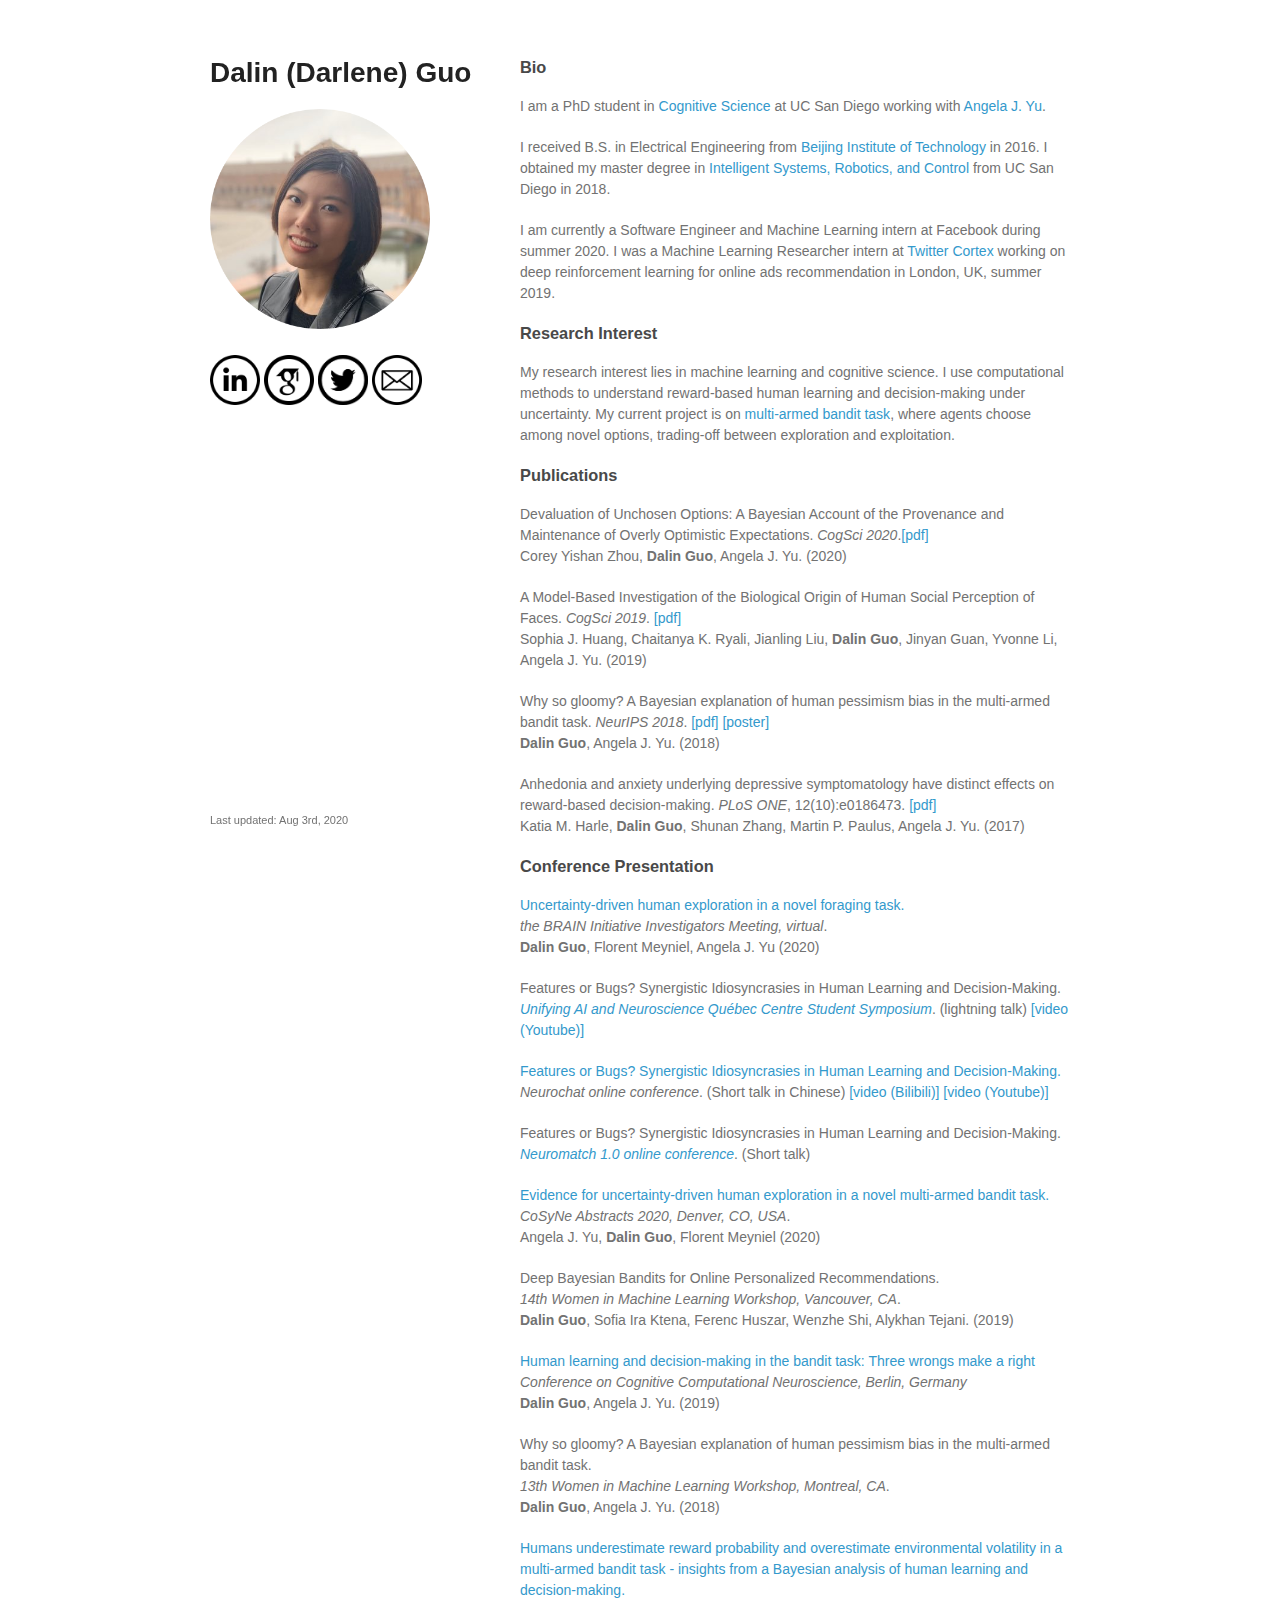
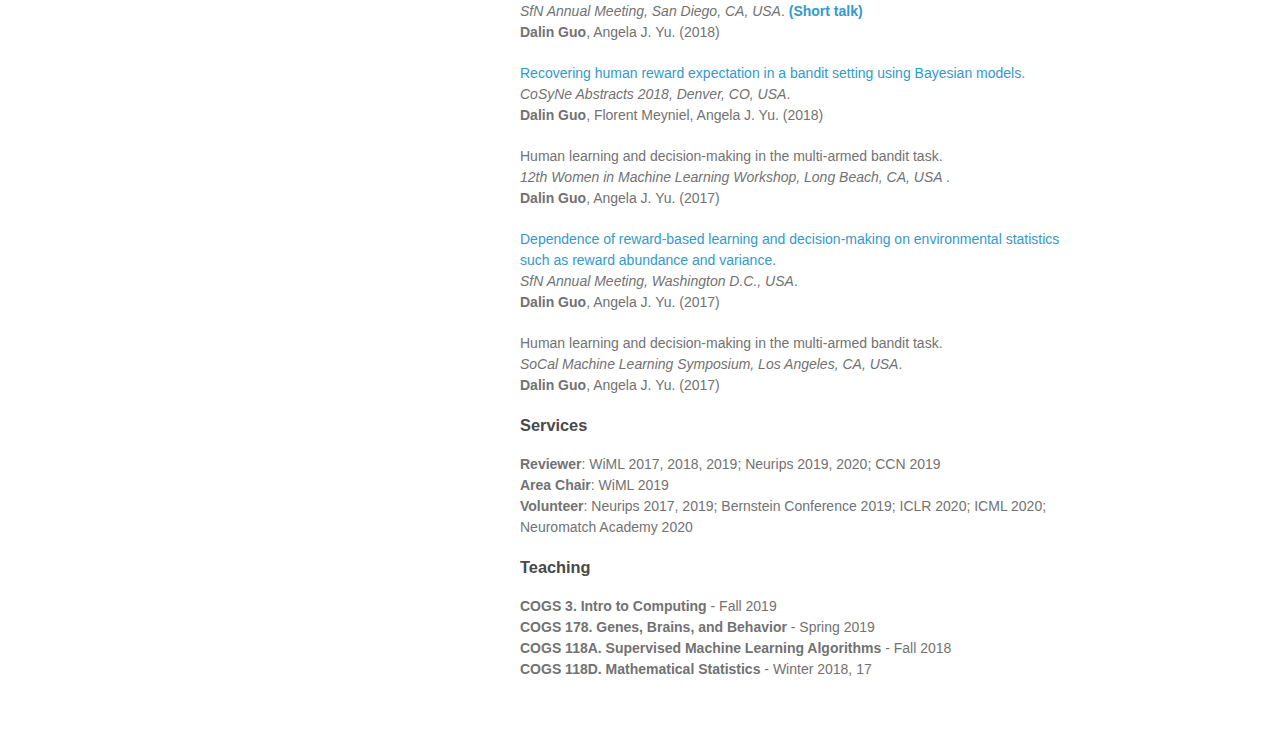
==== index.html @ f3916510 "update resume" ====
<!doctype html>
<html>
  <head>
    <!-- Global site tag (gtag.js) - Google Analytics -->
<script async src="https://www.googletagmanager.com/gtag/js?id=UA-141016164-1"></script>
<script>
  window.dataLayer = window.dataLayer || [];
  function gtag(){dataLayer.push(arguments);}
  gtag('js', new Date());

  gtag('config', 'UA-141016164-1');
</script>

    
    <meta charset="utf-8">
    <meta http-equiv="X-UA-Compatible" content="chrome=1">
    <title>Dalin Guo</title>

    <link rel="stylesheet" href="stylesheets/styles.css">
    <link rel="stylesheet" href="stylesheets/github-light.css">
    <meta name="viewport" content="width=device-width">
    <!--[if lt IE 9]>
    <script src="//html5shiv.googlecode.com/svn/trunk/html5.js"></script>
    <![endif]-->
  </head>
  <body>
    <div class="wrapper">
      <header>
        <h1>Dalin (Darlene) Guo</h1>
        <img src="icon.png" width = 220>
        <p> </p>


        <a href="https://www.linkedin.com/in/dalinguo">
            <img border="0" src="linkedin-logo.png" height="50">
        <a href="https://scholar.google.com/citations?user=qPuRQ_QAAAAJ&hl=en">
            <img border="0" src="google-logo.png" height="50">
        <a href="https://twitter.com/dalinguo">
            <img border="0" src="twitter-logo.png" height="50">
       <!--  <p> </p>   -->
        <a href="mailto:dag082@ucsd.edu">
            <img border="0" src="email-logo.png" height="50">
        <!--        <a href="CV_Dalin.pdf">
            <img border="0" src="CV-logo.png" height="50">  -->
        
      </header>
      <section>
        <h3>
<a id="bio" class="anchor" href="#bio" aria-hidden="true"><span aria-hidden="true" class="octicon octicon-link"></span></a>Bio</h3>

<p>I am a PhD student in <a href = "http://www.cogsci.ucsd.edu/">Cognitive Science</a> at UC San Diego working with <a href="http://www.cogsci.ucsd.edu/~ajyu/">Angela J. Yu</a>. </p> 

<p>I received B.S. in Electrical Engineering from <a href="http://english.bit.edu.cn/ensite/sie/index.htm"> Beijing Institute of Technology </a> in 2016. I obtained my master degree in <a href="http://ece.ucsd.edu/faculty-research/ece-research-areas/intelligent-systems-robotics-control"> Intelligent Systems, Robotics, and Control</a> from UC San Diego in 2018. </p>

<p>I am currently a Software Engineer and Machine Learning intern at Facebook during summer 2020. I was a Machine Learning Researcher intern at <a href = "https://cortex.twitter.com/en.html"> Twitter Cortex</a> working on deep reinforcement learning for online ads recommendation in London, UK, summer 2019.</p>

<h3>
<a id="research-interest" class="anchor" href="#research-interest" aria-hidden="true"><span aria-hidden="true" class="octicon octicon-link"></span></a>Research Interest</h3>

<p>My research interest lies in machine learning and cognitive science. I use computational methods to understand reward-based human learning and decision-making under uncertainty. My current project is on <a href = "https://en.wikipedia.org/wiki/Multi-armed_bandit">multi-armed bandit task</a>, where agents choose among novel options, trading-off between exploration and exploitation. </p>

<h3> <a id="pub" class="anchor" href="#pub" aria-hidden="true"><span aria-hidden="true" class="octicon octicon-link"></span></a>Publications</h3>
<p>Devaluation of Unchosen Options: A Bayesian Account of the Provenance and Maintenance of Overly Optimistic Expectations. <em>CogSci 2020</em>.<a href = https://cognitivesciencesociety.org/cogsci20/papers/0368/0368.pdf>[pdf]</a>
<br>Corey Yishan Zhou, <b>Dalin Guo</b>, Angela J. Yu. (2020)</p>

<p>A Model-Based Investigation of the Biological Origin of Human Social Perception of Faces. <em>CogSci 2019</em>. <a href = https://cogsci.mindmodeling.org/2019/papers/0340/0340.pdf>[pdf]</a> 
<br>Sophia J. Huang, Chaitanya K. Ryali, Jianling Liu, <b>Dalin Guo</b>, Jinyan Guan, Yvonne Li, Angela J. Yu. (2019)</p>

<p>Why so gloomy? A Bayesian explanation of human pessimism bias in the multi-armed bandit task. <em>NeurIPS 2018</em>. <a href= "http://papers.nips.cc/paper/7764-why-so-gloomy-a-bayesian-explanation-of-human-pessimism-bias-in-the-multi-armed-bandit-task.pdf">[pdf] </a> <a href= "https://dalinguo.github.io/NIPS18_poster.pdf">[poster] </a>
<br><b>Dalin Guo</b>, Angela J. Yu. (2018)</p>

<p>Anhedonia and anxiety underlying depressive symptomatology have distinct effects on reward-based decision-making. <em>PLoS ONE</em>, 12(10):e0186473. <a href= "http://www.cogsci.ucsd.edu/~ajyu/Papers/harle_mab17.pdf">[pdf] </a>
<br>Katia M. Harle, <b>Dalin Guo</b>, Shunan Zhang, Martin P. Paulus, Angela J. Yu. (2017)</p>

<h3> <a id="pub" class="anchor" href="#pub" aria-hidden="true"><span aria-hidden="true" class="octicon octicon-link"></span></a>Conference Presentation</h3>

<p><a href =  https://bitly.com/2TXyW7s> Uncertainty-driven human exploration in a novel foraging task. </a> 
<br><em> the BRAIN Initiative Investigators Meeting, virtual</em>.
<br><b>Dalin Guo</b>, Florent Meyniel, Angela J. Yu (2020)</p>

<p> Features or Bugs? Synergistic Idiosyncrasies in Human Learning and Decision-Making. 
<br> <em> <a href = https://www.crowdcast.io/e/uss2020> Unifying AI and Neuroscience Québec Centre Student Symposium</a></em>. (lightning talk) </a> <a href= "https://youtu.be/_8nqyC4UUqo">[video (Youtube)] </a>

<p><a href = https://capbs.github.io/neurochat2020/> Features or Bugs? Synergistic Idiosyncrasies in Human Learning and Decision-Making. </a> 
<br> <em> Neurochat online conference</em>. (Short talk in Chinese) <a href= "https://www.bilibili.com/video/BV14V411d71T">[video (Bilibili)] </a> <a href= "https://youtu.be/-e2YKaK4oFA">[video (Youtube)] </a>

<p> Features or Bugs? Synergistic Idiosyncrasies in Human Learning and Decision-Making. 
<br> <em> <a href = https://neuromatch.io> Neuromatch 1.0 online conference</a></em>. (Short talk)

<p><a href = http://cosyne.org/cosyne20/Cosyne2020_program_book.pdf> Evidence for uncertainty-driven human exploration in a novel multi-armed bandit task. </a> 
<br> <em> CoSyNe Abstracts 2020, Denver, CO, USA</em>.
<br>Angela J. Yu, <b>Dalin Guo</b>, Florent Meyniel (2020)</p>

<p> Deep Bayesian Bandits for Online Personalized Recommendations. 
<br> <em>14th Women in Machine Learning Workshop, Vancouver, CA</em>.
<br><b>Dalin Guo</b>, Sofia Ira Ktena, Ferenc Huszar, Wenzhe Shi, Alykhan Tejani. (2019)</p>

<p><a href = https://ccneuro.org/2019/proceedings/0001010.pdf>Human learning and decision-making in the bandit task: Three wrongs make a
right</a> 
<br> <em>Conference on Cognitive Computational Neuroscience, Berlin, Germany</em> 
<br><b>Dalin Guo</b>, Angela J. Yu. (2019)</p> 

<p>Why so gloomy? A Bayesian explanation of human pessimism bias in the multi-armed bandit task. 
<br> <em>13th Women in Machine Learning Workshop, Montreal, CA</em>.
<br><b>Dalin Guo</b>, Angela J. Yu. (2018)</p>

<p><a href = https://www.abstractsonline.com/pp8/#!/4649/presentation/38730> Humans underestimate reward probability and overestimate environmental volatility in a multi-armed bandit task - insights from a Bayesian analysis of human learning and decision-making. </a> 
<br> <em>SfN Annual Meeting, San Diego, CA, USA</em>.<b><a href = https://www.abstractsonline.com/pp8/#!/4649/session/748> (Short talk) </a></b>
<br><b>Dalin Guo</b>, Angela J. Yu. (2018)</p>

<p><a href = http://cosyne.org/cosyne18/Cosyne2018_program_book.pdf> Recovering human reward expectation in a bandit setting using Bayesian models. </a> 
<br> <em> CoSyNe Abstracts 2018, Denver, CO, USA</em>.
<br><b>Dalin Guo</b>, Florent Meyniel, Angela J. Yu. (2018)</p>

<p>Human learning and decision-making in the multi-armed bandit task. 
<br> <em>12th Women in Machine Learning Workshop, Long Beach, CA, USA </em>.
<br><b>Dalin Guo</b>, Angela J. Yu. (2017)</p>

<p> <a href = http://www.abstractsonline.com/pp8/#!/4376/presentation/15528 >Dependence of reward-based learning and decision-making on environmental statistics such as reward abundance and variance. </a>
<br> <em>SfN Annual Meeting, Washington D.C., USA</em>.
<br><b>Dalin Guo</b>, Angela J. Yu. (2017)</p>

<p>Human learning and decision-making in the multi-armed bandit task. 
<br> <em>SoCal Machine Learning Symposium, Los Angeles, CA, USA</em>.
<br><b>Dalin Guo</b>, Angela J. Yu. (2017)</p>

<h3> <a id="service" class="anchor" href="#service" aria-hidden="true"><span aria-hidden="true" class="octicon octicon-link"></span></a>Services</h3>
<p>
<b>Reviewer</b>: WiML 2017, 2018, 2019; Neurips 2019, 2020; CCN 2019
<br><b>Area Chair</b>: WiML 2019
<br><b>Volunteer</b>: Neurips 2017, 2019; Bernstein Conference 2019; ICLR 2020; ICML 2020; Neuromatch Academy 2020
</p>

<h3> <a id="teaching" class="anchor" href="#teaching" aria-hidden="true"><span aria-hidden="true" class="octicon octicon-link"></span></a>Teaching</h3>
<p>
<b> COGS 3. Intro to Computing</b> - Fall 2019
<br><b> COGS 178. Genes, Brains, and Behavior</b> - Spring 2019
<br><b> COGS 118A. Supervised Machine Learning Algorithms</b> - Fall 2018
<br><b> COGS 118D. Mathematical Statistics</b> - Winter 2018, 17
</p>


<h3>
      </section>
      <footer>
        <p><small>Last updated: Aug 3rd, 2020</small></p>
      </footer>
    </div>
    <script src="javascripts/scale.fix.js"></script>
    
    
  </body>
</html>
---- stylesheets/styles.css ----
@font-face {
  font-family: 'Noto Sans';
  font-weight: 400;
  font-style: normal;
  src: url('../fonts/Noto-Sans-regular/Noto-Sans-regular.eot');
  src: url('../fonts/Noto-Sans-regular/Noto-Sans-regular.eot?#iefix') format('embedded-opentype'),
       local('Noto Sans'),
       local('Noto-Sans-regular'),
       url('../fonts/Noto-Sans-regular/Noto-Sans-regular.woff2') format('woff2'),
       url('../fonts/Noto-Sans-regular/Noto-Sans-regular.woff') format('woff'),
       url('../fonts/Noto-Sans-regular/Noto-Sans-regular.ttf') format('truetype'),
       url('../fonts/Noto-Sans-regular/Noto-Sans-regular.svg#NotoSans') format('svg');
}

@font-face {
  font-family: 'Noto Sans';
  font-weight: 700;
  font-style: normal;
  src: url('../fonts/Noto-Sans-700/Noto-Sans-700.eot');
  src: url('../fonts/Noto-Sans-700/Noto-Sans-700.eot?#iefix') format('embedded-opentype'),
       local('Noto Sans Bold'),
       local('Noto-Sans-700'),
       url('../fonts/Noto-Sans-700/Noto-Sans-700.woff2') format('woff2'),
       url('../fonts/Noto-Sans-700/Noto-Sans-700.woff') format('woff'),
       url('../fonts/Noto-Sans-700/Noto-Sans-700.ttf') format('truetype'),
       url('../fonts/Noto-Sans-700/Noto-Sans-700.svg#NotoSans') format('svg');
}

@font-face {
  font-family: 'Noto Sans';
  font-weight: 400;
  font-style: italic;
  src: url('../fonts/Noto-Sans-italic/Noto-Sans-italic.eot');
  src: url('../fonts/Noto-Sans-italic/Noto-Sans-italic.eot?#iefix') format('embedded-opentype'),
       local('Noto Sans Italic'),
       local('Noto-Sans-italic'),
       url('../fonts/Noto-Sans-italic/Noto-Sans-italic.woff2') format('woff2'),
       url('../fonts/Noto-Sans-italic/Noto-Sans-italic.woff') format('woff'),
       url('../fonts/Noto-Sans-italic/Noto-Sans-italic.ttf') format('truetype'),
       url('../fonts/Noto-Sans-italic/Noto-Sans-italic.svg#NotoSans') format('svg');
}

@font-face {
  font-family: 'Noto Sans';
  font-weight: 700;
  font-style: italic;
  src: url('../fonts/Noto-Sans-700italic/Noto-Sans-700italic.eot');
  src: url('../fonts/Noto-Sans-700italic/Noto-Sans-700italic.eot?#iefix') format('embedded-opentype'),
       local('Noto Sans Bold Italic'),
       local('Noto-Sans-700italic'),
       url('../fonts/Noto-Sans-700italic/Noto-Sans-700italic.woff2') format('woff2'),
       url('../fonts/Noto-Sans-700italic/Noto-Sans-700italic.woff') format('woff'),
       url('../fonts/Noto-Sans-700italic/Noto-Sans-700italic.ttf') format('truetype'),
       url('../fonts/Noto-Sans-700italic/Noto-Sans-700italic.svg#NotoSans') format('svg');
}

body {
  background-color: #fff;
  padding:50px;
  font: 14px/1.5 "Noto Sans", "Helvetica Neue", Helvetica, Arial, sans-serif;
  color:#727272;
  font-weight:400;
}

h1, h2, h3, h4, h5, h6 {
  color:#222;
  margin:0 0 20px;
}

p, ul, ol, table, pre, dl {
  margin:0 0 20px;
}

h1, h2, h3 {
  line-height:1.1;
}

h1 {
  font-size:28px;
}

h2 {
  color:#393939;
}

h3, h4, h5, h6 {
  color:#494949;
}

a {
  color:#39c;
  text-decoration:none;
}

a:hover {
  color:#069;
}

a small {
  font-size:11px;
  color:#777;
  margin-top:-0.3em;
  display:block;
}

a:hover small {
  color:#777;
}

.wrapper {
  width:860px;
  margin:0 auto;
}

blockquote {
  border-left:1px solid #e5e5e5;
  margin:0;
  padding:0 0 0 20px;
  font-style:italic;
}

code, pre {
  font-family:Monaco, Bitstream Vera Sans Mono, Lucida Console, Terminal, Consolas, Liberation Mono, DejaVu Sans Mono, Courier New, monospace;
  color:#333;
  font-size:12px;
}

pre {
  padding:8px 15px;
  background: #f8f8f8;
  border-radius:5px;
  border:1px solid #e5e5e5;
  overflow-x: auto;
}

table {
  width:100%;
}

th, td {
  text-align:left;
  padding:5px 10px;
  border-bottom:1px solid #e5e5e5;
}

dt {
  color:#444;
  font-weight:700;
}

th {
  color:#444;
}

img {
  max-width:100%;
}

header {
  width:270px;
  float:left;
  position:fixed;
  -webkit-font-smoothing:subpixel-antialiased;
}

header ul {
  list-style:none;
  height:40px;
  padding:0;
  background: #f4f4f4;
  border-radius:5px;
  border:1px solid #e0e0e0;
  width:270px;
}

header li {
  width:89px;
  float:left;
  border-right:1px solid #e0e0e0;
  height:40px;
}

header li:first-child a {
  border-radius:5px 0 0 5px;
}

header li:last-child a {
  border-radius:0 5px 5px 0;
}

header ul a {
  line-height:1;
  font-size:11px;
  color:#999;
  display:block;
  text-align:center;
  padding-top:6px;
  height:34px;
}

header ul a:hover {
  color:#999;
}

header ul a:active {
  background-color:#f0f0f0;
}

strong {
  color:#222;
  font-weight:700;
}

header ul li + li + li {
  border-right:none;
  width:89px;
}

header ul a strong {
  font-size:14px;
  display:block;
  color:#222;
}

section {
  width:550px;
  float:right;
  padding-bottom:50px;
}

small {
  font-size:11px;
}

hr {
  border:0;
  background:#e5e5e5;
  height:1px;
  margin:0 0 20px;
}

footer {
  width:270px;
  float:left;
  position:fixed;
  bottom:50px;
  -webkit-font-smoothing:subpixel-antialiased;
}

@media print, screen and (max-width: 960px) {

  div.wrapper {
    width:auto;
    margin:0;
  }

  header, section, footer {
    float:none;
    position:static;
    width:auto;
  }

  header {
    padding-right:320px;
  }

  section {
    border:1px solid #e5e5e5;
    border-width:1px 0;
    padding:20px 0;
    margin:0 0 20px;
  }

  header a small {
    display:inline;
  }

  header ul {
    position:absolute;
    right:50px;
    top:52px;
  }
}

@media print, screen and (max-width: 720px) {
  body {
    word-wrap:break-word;
  }

  header {
    padding:0;
  }

  header ul, header p.view {
    position:static;
  }

  pre, code {
    word-wrap:normal;
  }
}

@media print, screen and (max-width: 480px) {
  body {
    padding:15px;
  }

  header ul {
    width:99%;
  }

  header li, header ul li + li + li {
    width:33%;
  }
}

@media print {
  body {
    padding:0.4in;
    font-size:11pt;
    color:#444;
  }
}
---- stylesheets/github-light.css ----
/*
The MIT License (MIT)

Copyright (c) 2016 GitHub, Inc.

Permission is hereby granted, free of charge, to any person obtaining a copy
of this software and associated documentation files (the "Software"), to deal
in the Software without restriction, including without limitation the rights
to use, copy, modify, merge, publish, distribute, sublicense, and/or sell
copies of the Software, and to permit persons to whom the Software is
furnished to do so, subject to the following conditions:

The above copyright notice and this permission notice shall be included in all
copies or substantial portions of the Software.

THE SOFTWARE IS PROVIDED "AS IS", WITHOUT WARRANTY OF ANY KIND, EXPRESS OR
IMPLIED, INCLUDING BUT NOT LIMITED TO THE WARRANTIES OF MERCHANTABILITY,
FITNESS FOR A PARTICULAR PURPOSE AND NONINFRINGEMENT. IN NO EVENT SHALL THE
AUTHORS OR COPYRIGHT HOLDERS BE LIABLE FOR ANY CLAIM, DAMAGES OR OTHER
LIABILITY, WHETHER IN AN ACTION OF CONTRACT, TORT OR OTHERWISE, ARISING FROM,
OUT OF OR IN CONNECTION WITH THE SOFTWARE OR THE USE OR OTHER DEALINGS IN THE
SOFTWARE.

*/

.pl-c /* comment */ {
  color: #969896;
}

.pl-c1 /* constant, variable.other.constant, support, meta.property-name, support.constant, support.variable, meta.module-reference, markup.raw, meta.diff.header */,
.pl-s .pl-v /* string variable */ {
  color: #0086b3;
}

.pl-e /* entity */,
.pl-en /* entity.name */ {
  color: #795da3;
}

.pl-smi /* variable.parameter.function, storage.modifier.package, storage.modifier.import, storage.type.java, variable.other */,
.pl-s .pl-s1 /* string source */ {
  color: #333;
}

.pl-ent /* entity.name.tag */ {
  color: #63a35c;
}

.pl-k /* keyword, storage, storage.type */ {
  color: #a71d5d;
}

.pl-s /* string */,
.pl-pds /* punctuation.definition.string, string.regexp.character-class */,
.pl-s .pl-pse .pl-s1 /* string punctuation.section.embedded source */,
.pl-sr /* string.regexp */,
.pl-sr .pl-cce /* string.regexp constant.character.escape */,
.pl-sr .pl-sre /* string.regexp source.ruby.embedded */,
.pl-sr .pl-sra /* string.regexp string.regexp.arbitrary-repitition */ {
  color: #183691;
}

.pl-v /* variable */ {
  color: #ed6a43;
}

.pl-id /* invalid.deprecated */ {
  color: #b52a1d;
}

.pl-ii /* invalid.illegal */ {
  color: #f8f8f8;
  background-color: #b52a1d;
}

.pl-sr .pl-cce /* string.regexp constant.character.escape */ {
  font-weight: bold;
  color: #63a35c;
}

.pl-ml /* markup.list */ {
  color: #693a17;
}

.pl-mh /* markup.heading */,
.pl-mh .pl-en /* markup.heading entity.name */,
.pl-ms /* meta.separator */ {
  font-weight: bold;
  color: #1d3e81;
}

.pl-mq /* markup.quote */ {
  color: #008080;
}

.pl-mi /* markup.italic */ {
  font-style: italic;
  color: #333;
}

.pl-mb /* markup.bold */ {
  font-weight: bold;
  color: #333;
}

.pl-md /* markup.deleted, meta.diff.header.from-file */ {
  color: #bd2c00;
  background-color: #ffecec;
}

.pl-mi1 /* markup.inserted, meta.diff.header.to-file */ {
  color: #55a532;
  background-color: #eaffea;
}

.pl-mdr /* meta.diff.range */ {
  font-weight: bold;
  color: #795da3;
}

.pl-mo /* meta.output */ {
  color: #1d3e81;
}
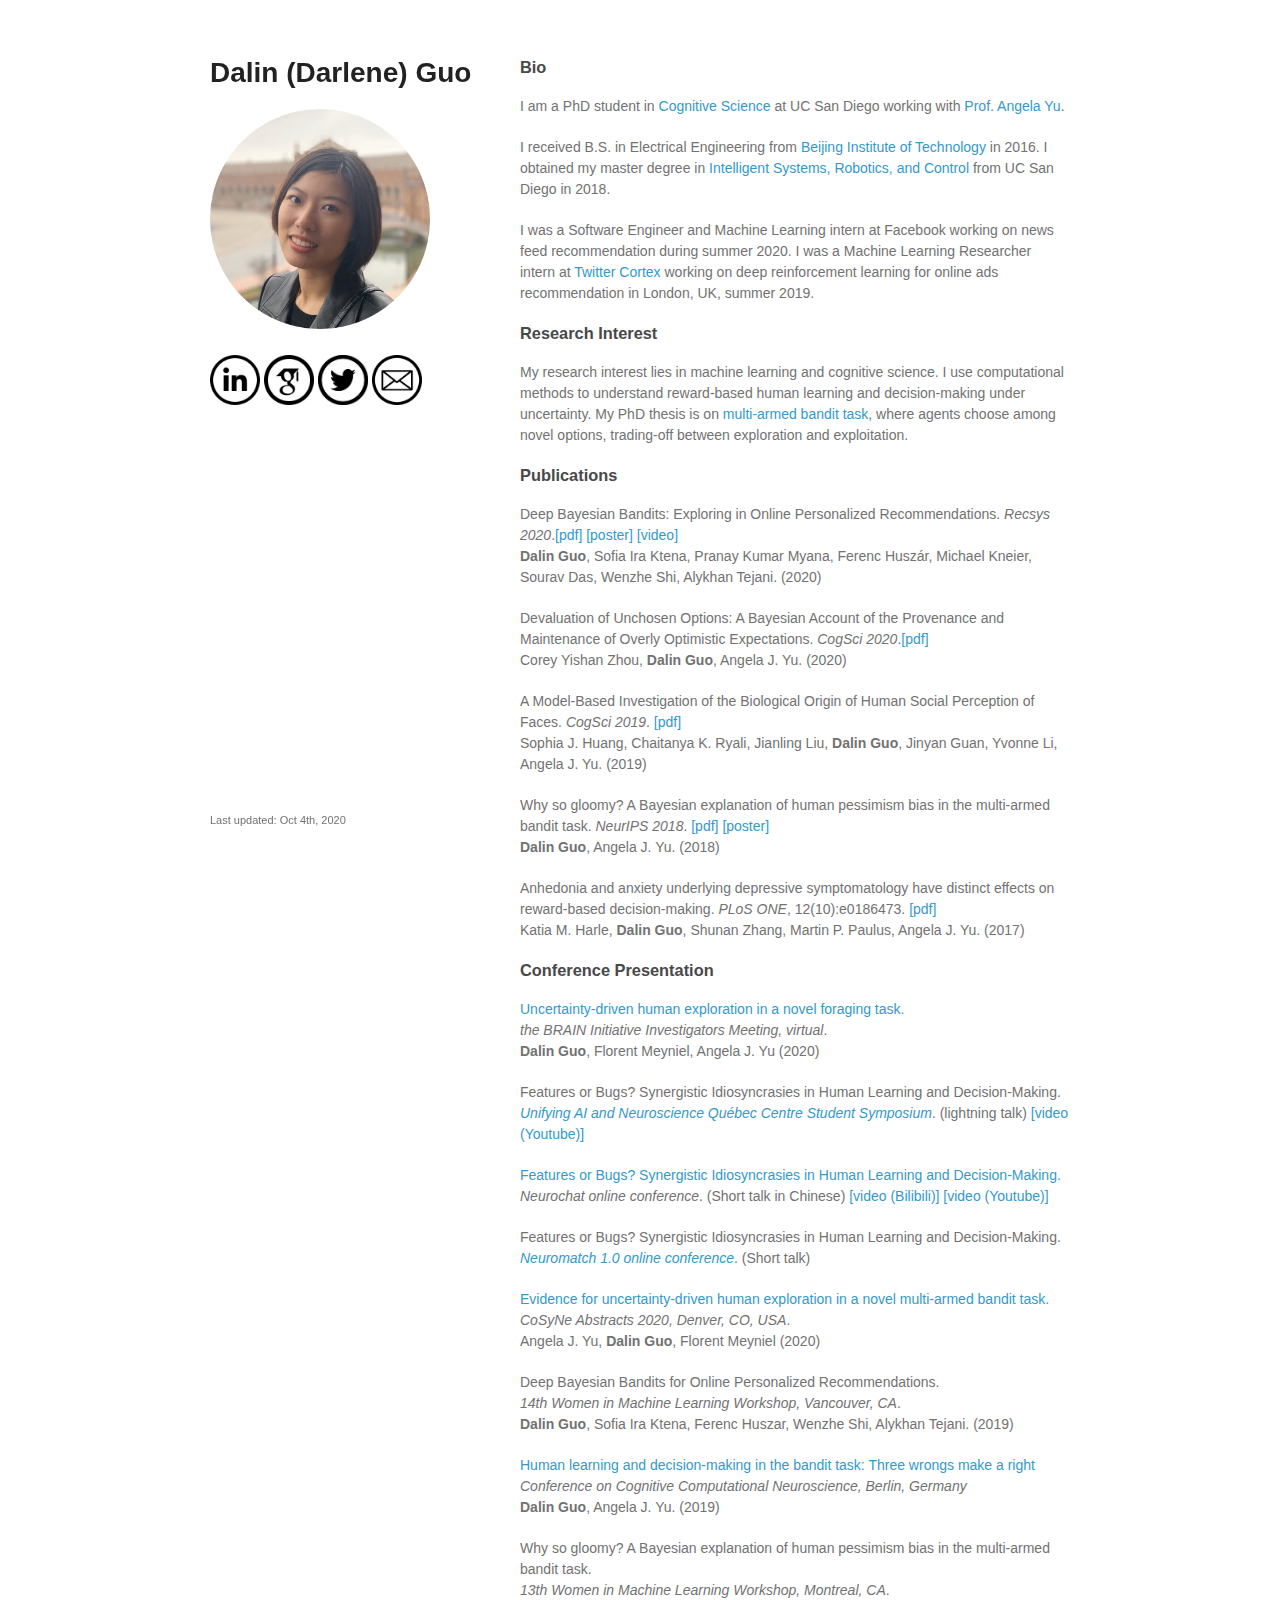
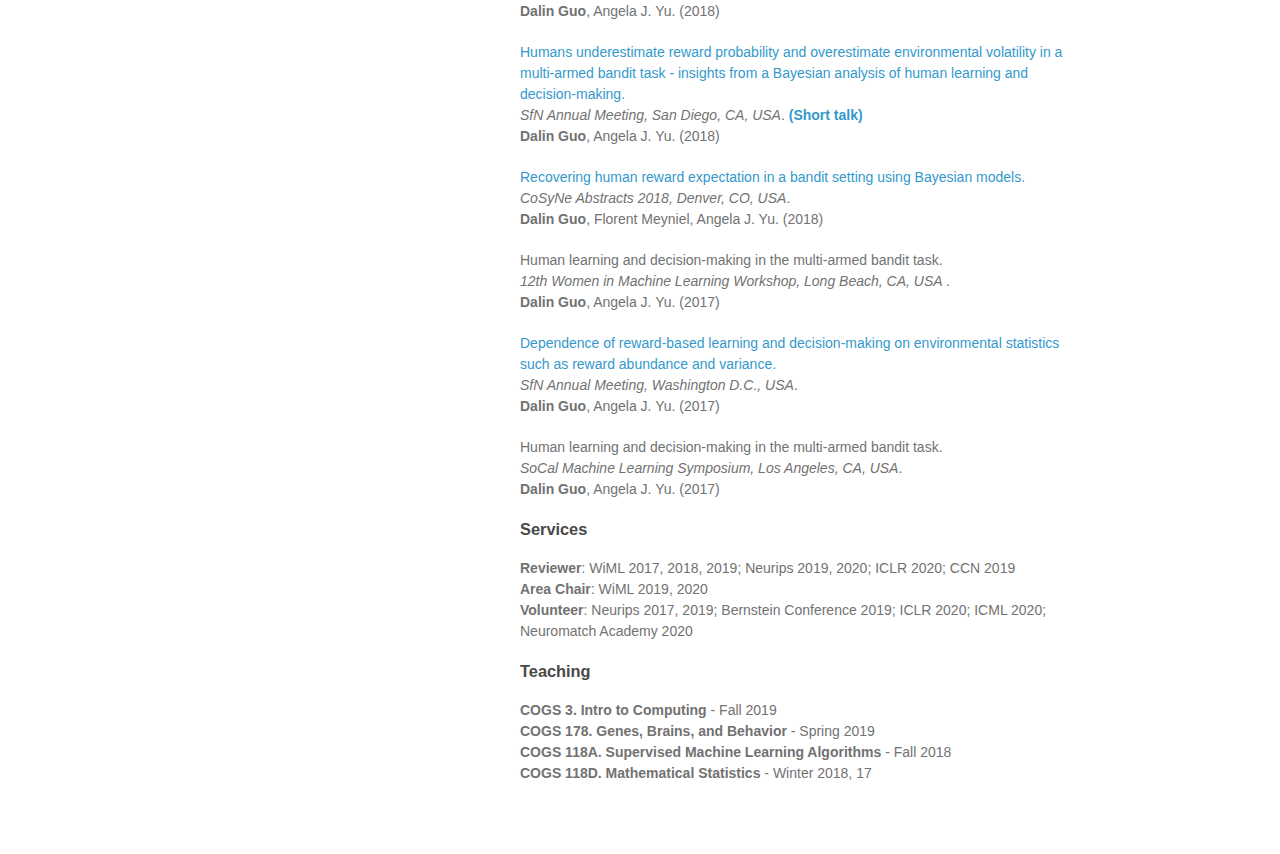
==== commit a6c6eb63: "updates" ====
--- a/index.html
+++ b/index.html
@@ -48,18 +48,21 @@
         <h3>
 <a id="bio" class="anchor" href="#bio" aria-hidden="true"><span aria-hidden="true" class="octicon octicon-link"></span></a>Bio</h3>
 
-<p>I am a PhD student in <a href = "http://www.cogsci.ucsd.edu/">Cognitive Science</a> at UC San Diego working with <a href="http://www.cogsci.ucsd.edu/~ajyu/">Angela J. Yu</a>. </p> 
+<p>I am a PhD student in <a href = "http://www.cogsci.ucsd.edu/">Cognitive Science</a> at UC San Diego working with <a href="http://www.cogsci.ucsd.edu/~ajyu/">Prof. Angela Yu</a>. </p> 
 
 <p>I received B.S. in Electrical Engineering from <a href="http://english.bit.edu.cn/ensite/sie/index.htm"> Beijing Institute of Technology </a> in 2016. I obtained my master degree in <a href="http://ece.ucsd.edu/faculty-research/ece-research-areas/intelligent-systems-robotics-control"> Intelligent Systems, Robotics, and Control</a> from UC San Diego in 2018. </p>
 
-<p>I am currently a Software Engineer and Machine Learning intern at Facebook during summer 2020. I was a Machine Learning Researcher intern at <a href = "https://cortex.twitter.com/en.html"> Twitter Cortex</a> working on deep reinforcement learning for online ads recommendation in London, UK, summer 2019.</p>
+<p>I was a Software Engineer and Machine Learning intern at Facebook working on news feed recommendation during summer 2020. I was a Machine Learning Researcher intern at <a href = "https://cortex.twitter.com/en.html"> Twitter Cortex</a> working on deep reinforcement learning for online ads recommendation in London, UK, summer 2019.</p>
 
 <h3>
 <a id="research-interest" class="anchor" href="#research-interest" aria-hidden="true"><span aria-hidden="true" class="octicon octicon-link"></span></a>Research Interest</h3>
 
-<p>My research interest lies in machine learning and cognitive science. I use computational methods to understand reward-based human learning and decision-making under uncertainty. My current project is on <a href = "https://en.wikipedia.org/wiki/Multi-armed_bandit">multi-armed bandit task</a>, where agents choose among novel options, trading-off between exploration and exploitation. </p>
+<p>My research interest lies in machine learning and cognitive science. I use computational methods to understand reward-based human learning and decision-making under uncertainty. My PhD thesis is on <a href = "https://en.wikipedia.org/wiki/Multi-armed_bandit">multi-armed bandit task</a>, where agents choose among novel options, trading-off between exploration and exploitation. </p>
 
 <h3> <a id="pub" class="anchor" href="#pub" aria-hidden="true"><span aria-hidden="true" class="octicon octicon-link"></span></a>Publications</h3>
+<p>Deep Bayesian Bandits: Exploring in Online Personalized Recommendations. <em>Recsys 2020</em>.<a href = https://dl.acm.org/doi/pdf/10.1145/3383313.3412214>[pdf]</a> <a href= "https://dalinguo.github.io/recsys20_poster.pdf">[poster] </a> <a href= "https://vimeo.com/456552874">[video] </a>
+<br><b>Dalin Guo</b>, Sofia Ira Ktena, Pranay Kumar Myana, Ferenc Huszár, Michael  Kneier, Sourav  Das, Wenzhe Shi, Alykhan Tejani. (2020)</p>
+
 <p>Devaluation of Unchosen Options: A Bayesian Account of the Provenance and Maintenance of Overly Optimistic Expectations. <em>CogSci 2020</em>.<a href = https://cognitivesciencesociety.org/cogsci20/papers/0368/0368.pdf>[pdf]</a>
 <br>Corey Yishan Zhou, <b>Dalin Guo</b>, Angela J. Yu. (2020)</p>
 
@@ -126,8 +129,8 @@
 
 <h3> <a id="service" class="anchor" href="#service" aria-hidden="true"><span aria-hidden="true" class="octicon octicon-link"></span></a>Services</h3>
 <p>
-<b>Reviewer</b>: WiML 2017, 2018, 2019; Neurips 2019, 2020; CCN 2019
-<br><b>Area Chair</b>: WiML 2019
+<b>Reviewer</b>: WiML 2017, 2018, 2019; Neurips 2019, 2020; ICLR 2020; CCN 2019
+<br><b>Area Chair</b>: WiML 2019, 2020
 <br><b>Volunteer</b>: Neurips 2017, 2019; Bernstein Conference 2019; ICLR 2020; ICML 2020; Neuromatch Academy 2020
 </p>
 
@@ -143,7 +146,7 @@
 <h3>
       </section>
       <footer>
-        <p><small>Last updated: Aug 3rd, 2020</small></p>
+        <p><small>Last updated: Oct 4th, 2020</small></p>
       </footer>
     </div>
     <script src="javascripts/scale.fix.js"></script>
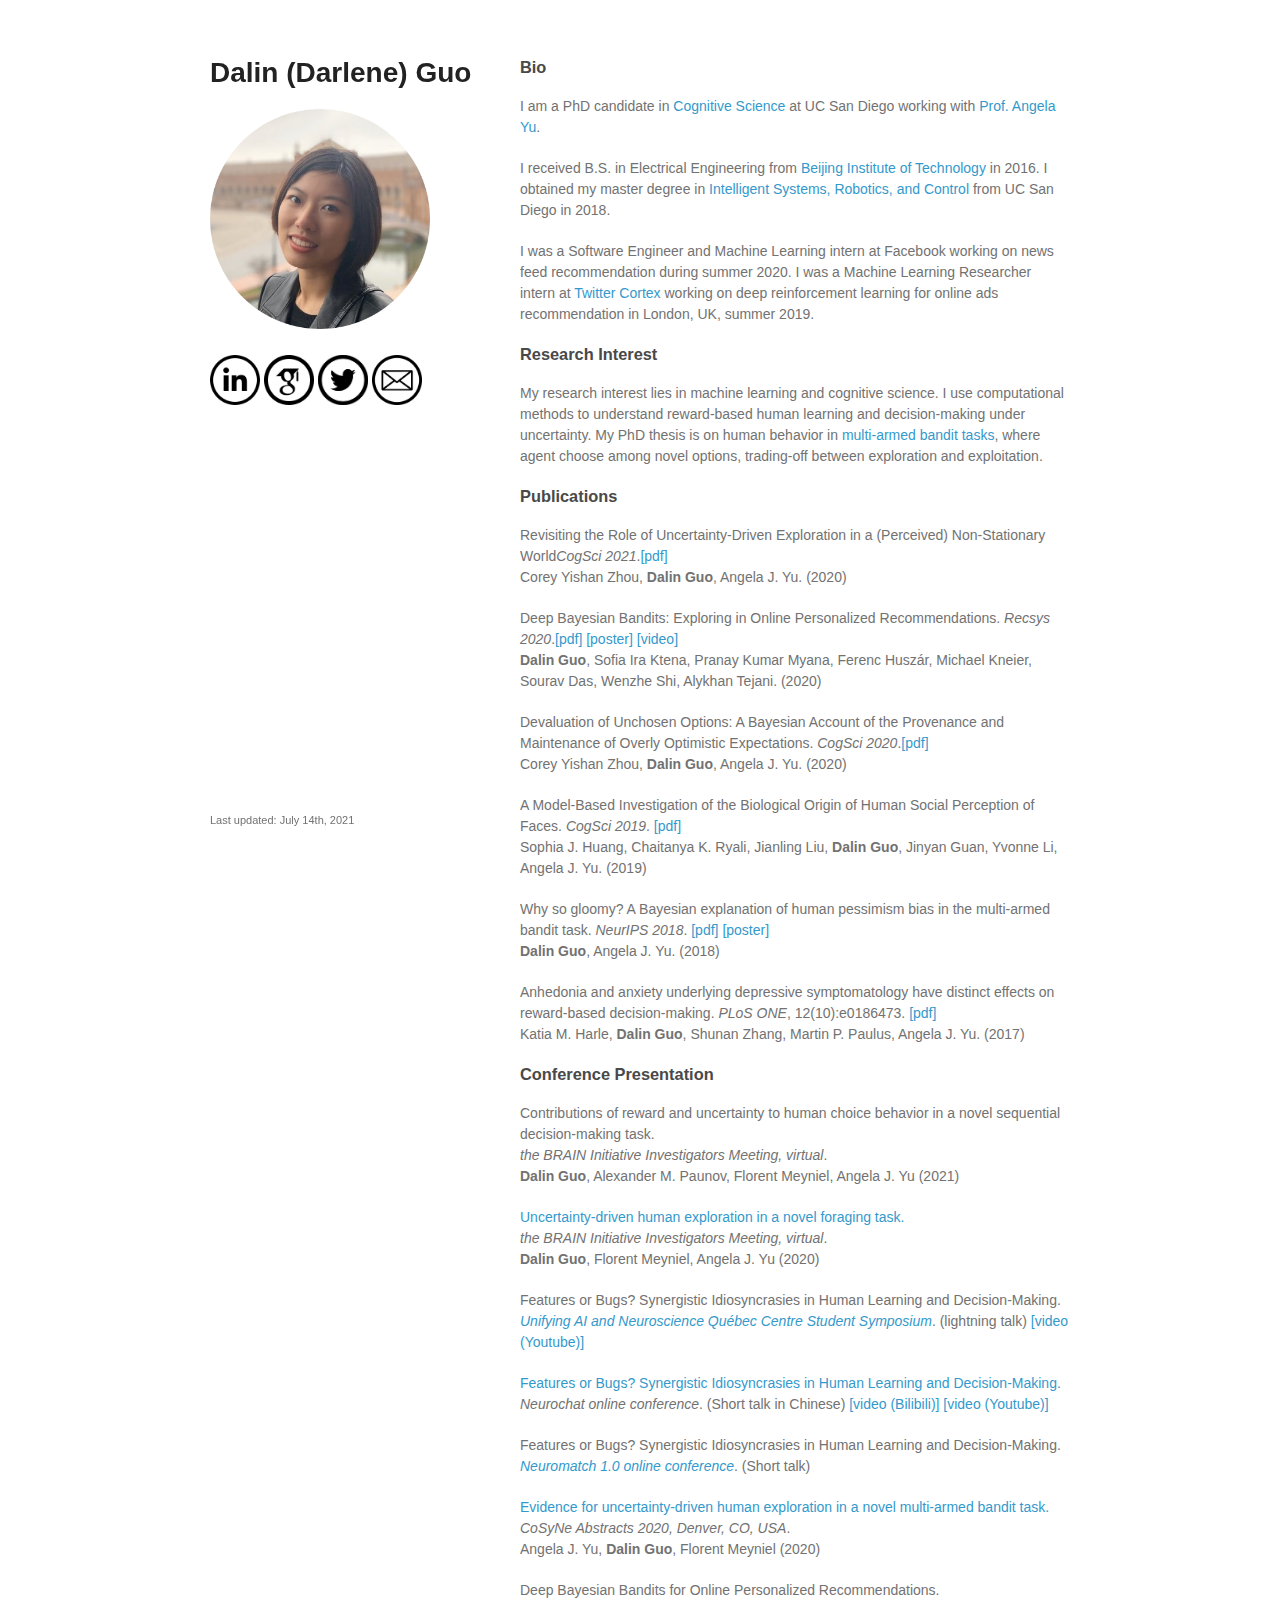
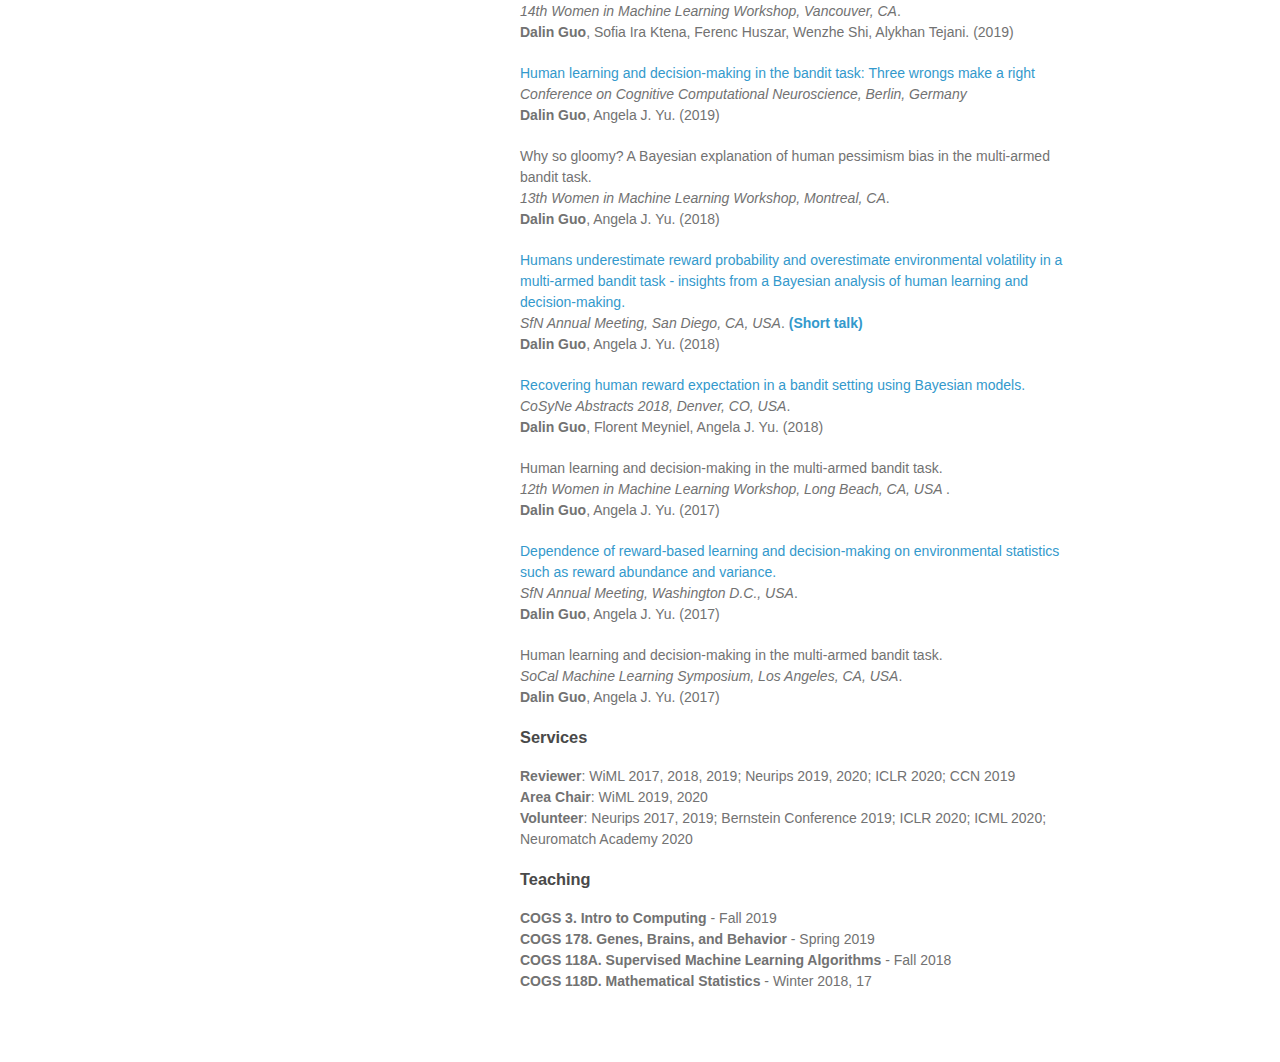
==== commit e69bf4a3: "updates" ====
--- a/index.html
+++ b/index.html
@@ -48,7 +48,7 @@
         <h3>
 <a id="bio" class="anchor" href="#bio" aria-hidden="true"><span aria-hidden="true" class="octicon octicon-link"></span></a>Bio</h3>
 
-<p>I am a PhD student in <a href = "http://www.cogsci.ucsd.edu/">Cognitive Science</a> at UC San Diego working with <a href="http://www.cogsci.ucsd.edu/~ajyu/">Prof. Angela Yu</a>. </p> 
+<p>I am a PhD candidate in <a href = "http://www.cogsci.ucsd.edu/">Cognitive Science</a> at UC San Diego working with <a href="http://www.cogsci.ucsd.edu/~ajyu/">Prof. Angela Yu</a>. </p> 
 
 <p>I received B.S. in Electrical Engineering from <a href="http://english.bit.edu.cn/ensite/sie/index.htm"> Beijing Institute of Technology </a> in 2016. I obtained my master degree in <a href="http://ece.ucsd.edu/faculty-research/ece-research-areas/intelligent-systems-robotics-control"> Intelligent Systems, Robotics, and Control</a> from UC San Diego in 2018. </p>
 
@@ -57,9 +57,12 @@
 <h3>
 <a id="research-interest" class="anchor" href="#research-interest" aria-hidden="true"><span aria-hidden="true" class="octicon octicon-link"></span></a>Research Interest</h3>
 
-<p>My research interest lies in machine learning and cognitive science. I use computational methods to understand reward-based human learning and decision-making under uncertainty. My PhD thesis is on <a href = "https://en.wikipedia.org/wiki/Multi-armed_bandit">multi-armed bandit task</a>, where agents choose among novel options, trading-off between exploration and exploitation. </p>
+<p>My research interest lies in machine learning and cognitive science. I use computational methods to understand reward-based human learning and decision-making under uncertainty. My PhD thesis is on human behavior in <a href = "https://en.wikipedia.org/wiki/Multi-armed_bandit">multi-armed bandit tasks</a>, where agent choose among novel options, trading-off between exploration and exploitation. </p>
 
 <h3> <a id="pub" class="anchor" href="#pub" aria-hidden="true"><span aria-hidden="true" class="octicon octicon-link"></span></a>Publications</h3>
+<p>Revisiting the Role of Uncertainty-Driven Exploration in a (Perceived) Non-Stationary World<em>CogSci 2021</em>.<a href = https://dalinguo.github.io/COGSCI2021_MAB.pdf>[pdf]</a>
+<br>Corey Yishan Zhou, <b>Dalin Guo</b>, Angela J. Yu. (2020)</p>
+
 <p>Deep Bayesian Bandits: Exploring in Online Personalized Recommendations. <em>Recsys 2020</em>.<a href = https://dl.acm.org/doi/pdf/10.1145/3383313.3412214>[pdf]</a> <a href= "https://dalinguo.github.io/recsys20_poster.pdf">[poster] </a> <a href= "https://vimeo.com/456552874">[video] </a>
 <br><b>Dalin Guo</b>, Sofia Ira Ktena, Pranay Kumar Myana, Ferenc Huszár, Michael  Kneier, Sourav  Das, Wenzhe Shi, Alykhan Tejani. (2020)</p>
 
@@ -76,6 +79,10 @@
 <br>Katia M. Harle, <b>Dalin Guo</b>, Shunan Zhang, Martin P. Paulus, Angela J. Yu. (2017)</p>
 
 <h3> <a id="pub" class="anchor" href="#pub" aria-hidden="true"><span aria-hidden="true" class="octicon octicon-link"></span></a>Conference Presentation</h3>
+
+<p>Contributions of reward and uncertainty to human choice behavior in a novel sequential decision-making task. 
+<br><em> the BRAIN Initiative Investigators Meeting, virtual</em>.
+<br><b>Dalin Guo</b>, Alexander M. Paunov, Florent Meyniel, Angela J. Yu (2021)</p>
 
 <p><a href =  https://bitly.com/2TXyW7s> Uncertainty-driven human exploration in a novel foraging task. </a> 
 <br><em> the BRAIN Initiative Investigators Meeting, virtual</em>.
@@ -146,7 +153,7 @@
 <h3>
       </section>
       <footer>
-        <p><small>Last updated: Oct 4th, 2020</small></p>
+        <p><small>Last updated: July 14th, 2021</small></p>
       </footer>
     </div>
     <script src="javascripts/scale.fix.js"></script>
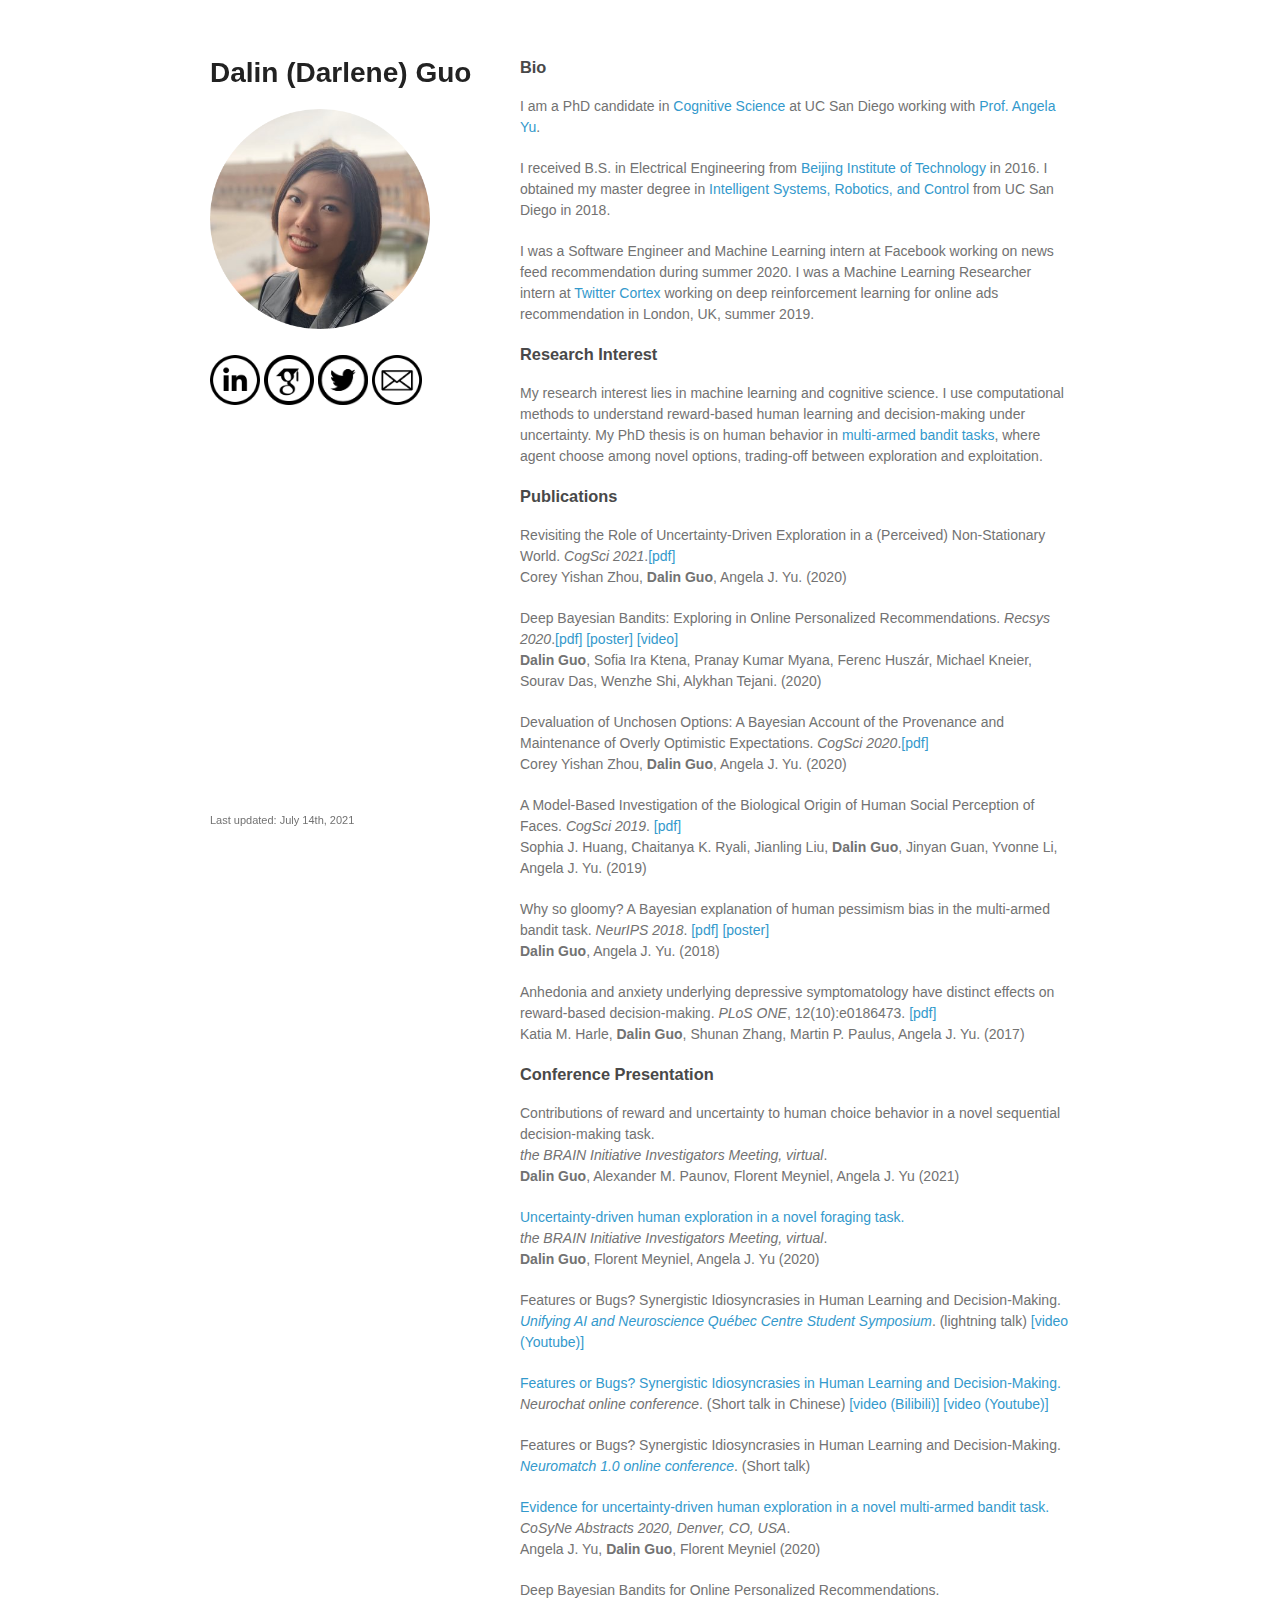
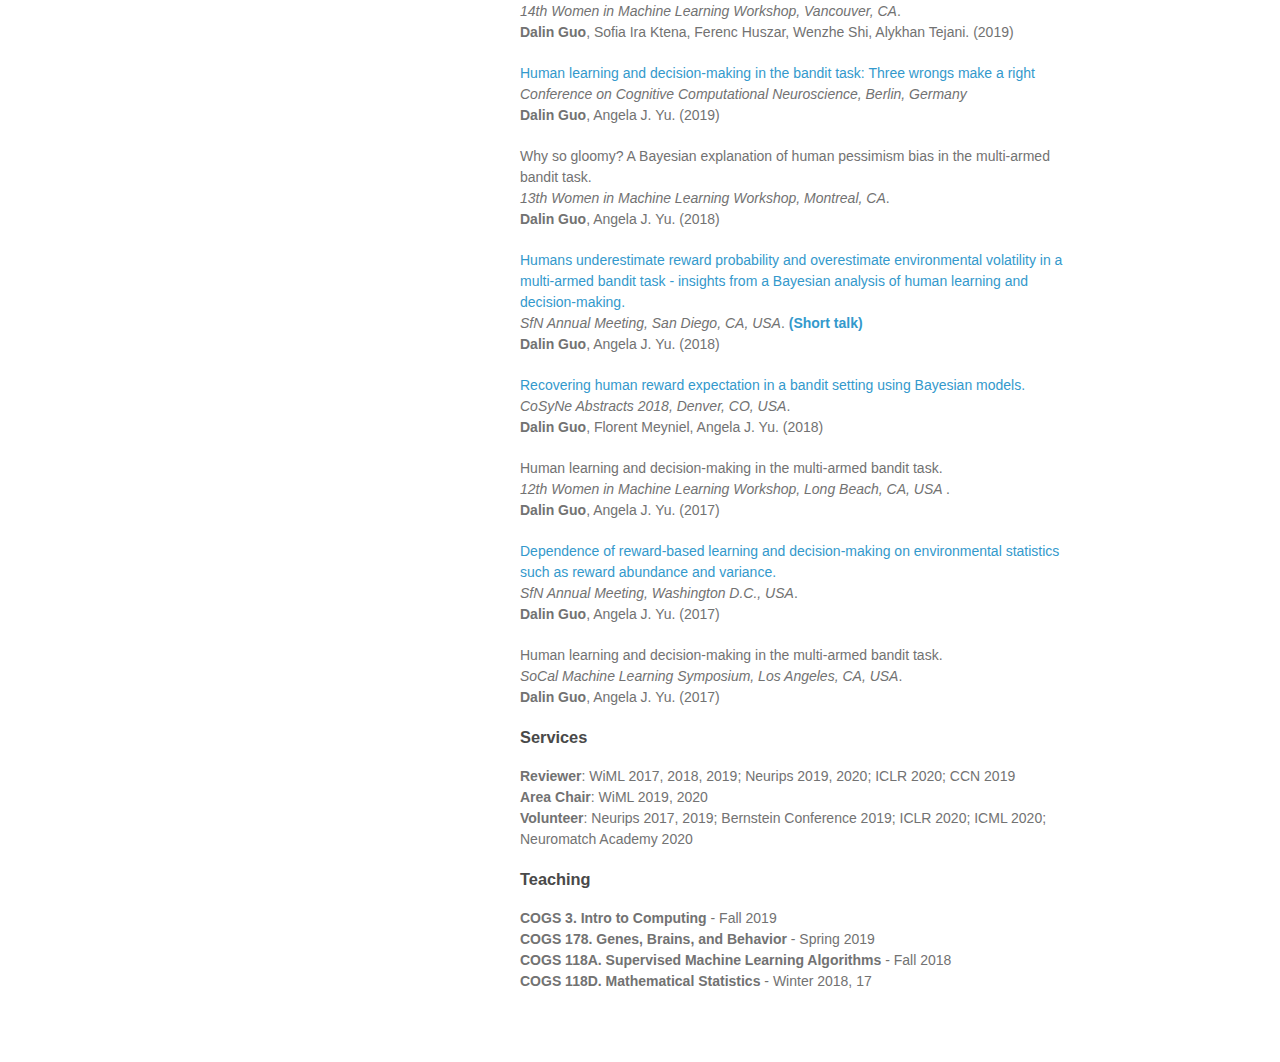
==== commit faedc5b3: "updates" ====
--- a/index.html
+++ b/index.html
@@ -60,7 +60,7 @@
 <p>My research interest lies in machine learning and cognitive science. I use computational methods to understand reward-based human learning and decision-making under uncertainty. My PhD thesis is on human behavior in <a href = "https://en.wikipedia.org/wiki/Multi-armed_bandit">multi-armed bandit tasks</a>, where agent choose among novel options, trading-off between exploration and exploitation. </p>
 
 <h3> <a id="pub" class="anchor" href="#pub" aria-hidden="true"><span aria-hidden="true" class="octicon octicon-link"></span></a>Publications</h3>
-<p>Revisiting the Role of Uncertainty-Driven Exploration in a (Perceived) Non-Stationary World<em>CogSci 2021</em>.<a href = https://dalinguo.github.io/COGSCI2021_MAB.pdf>[pdf]</a>
+<p>Revisiting the Role of Uncertainty-Driven Exploration in a (Perceived) Non-Stationary World. <em>CogSci 2021</em>.<a href = https://dalinguo.github.io/COGSCI2021_MAB.pdf>[pdf]</a>
 <br>Corey Yishan Zhou, <b>Dalin Guo</b>, Angela J. Yu. (2020)</p>
 
 <p>Deep Bayesian Bandits: Exploring in Online Personalized Recommendations. <em>Recsys 2020</em>.<a href = https://dl.acm.org/doi/pdf/10.1145/3383313.3412214>[pdf]</a> <a href= "https://dalinguo.github.io/recsys20_poster.pdf">[poster] </a> <a href= "https://vimeo.com/456552874">[video] </a>
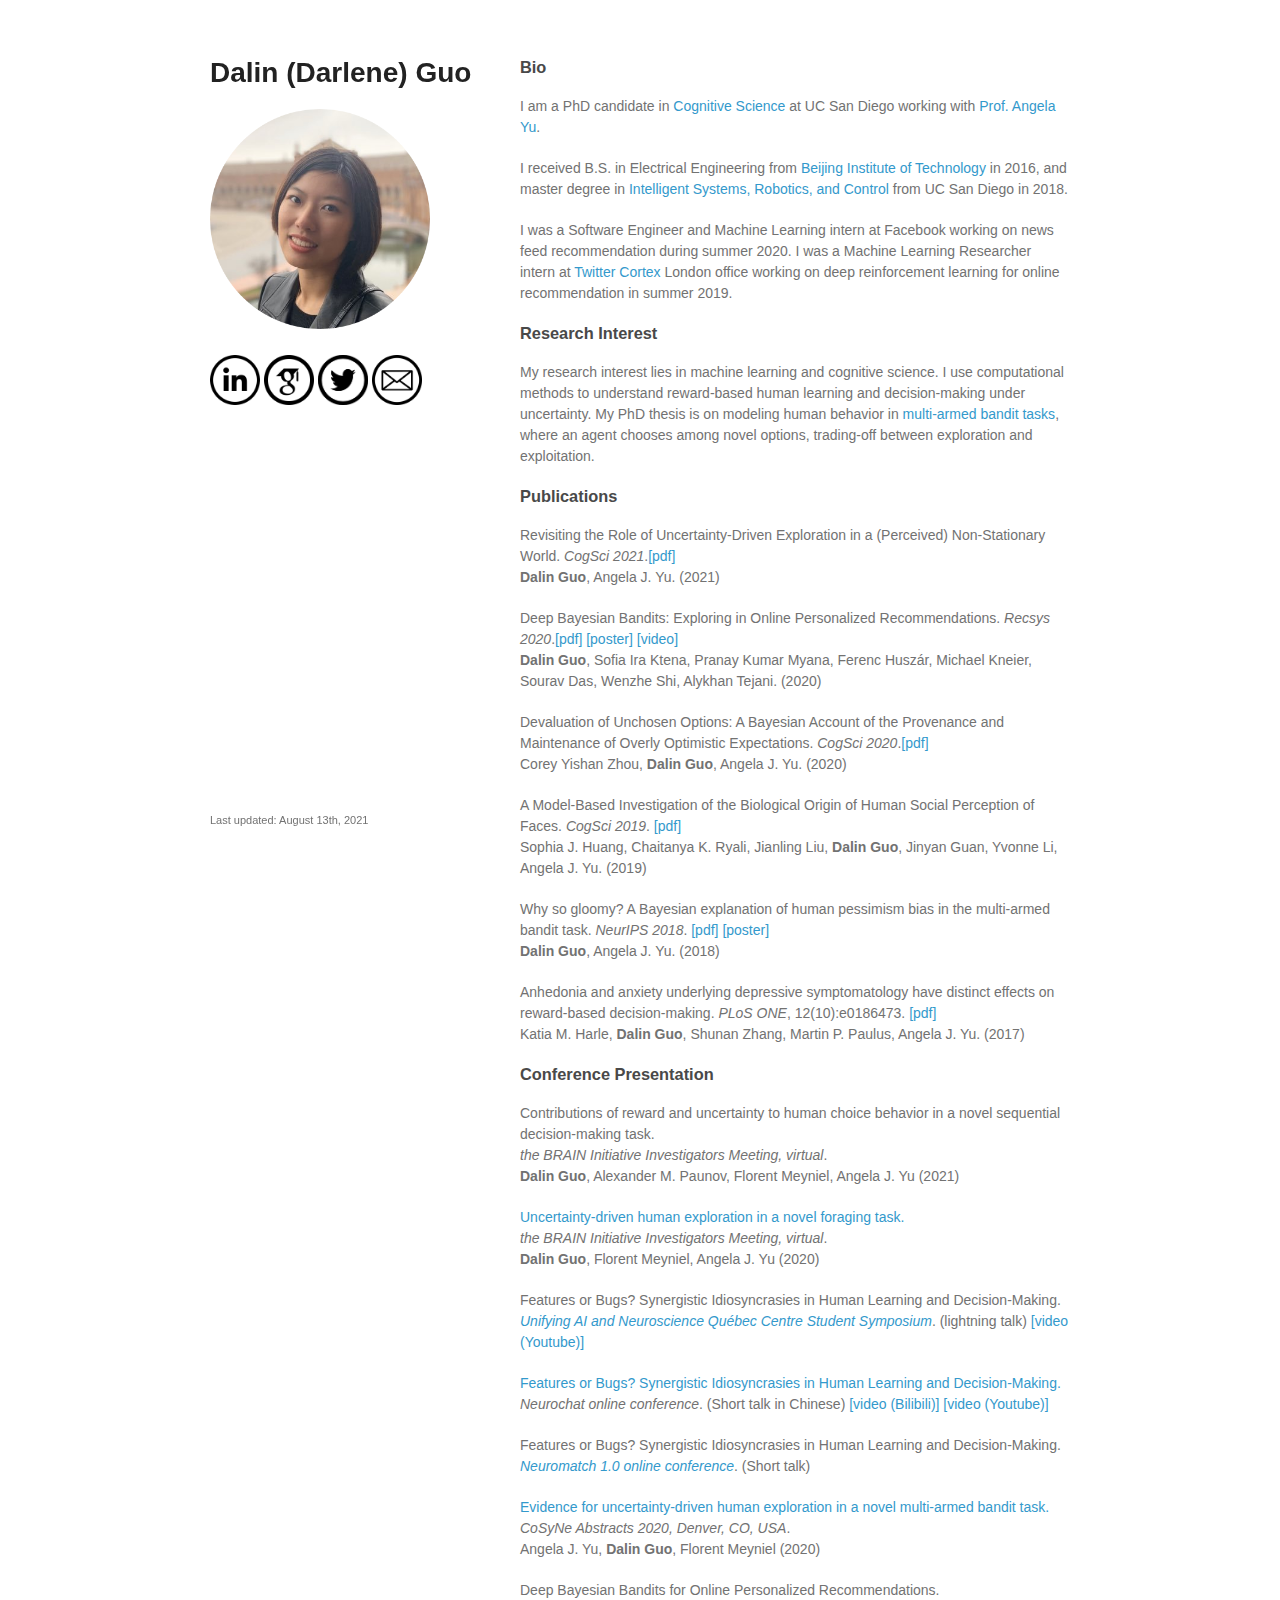
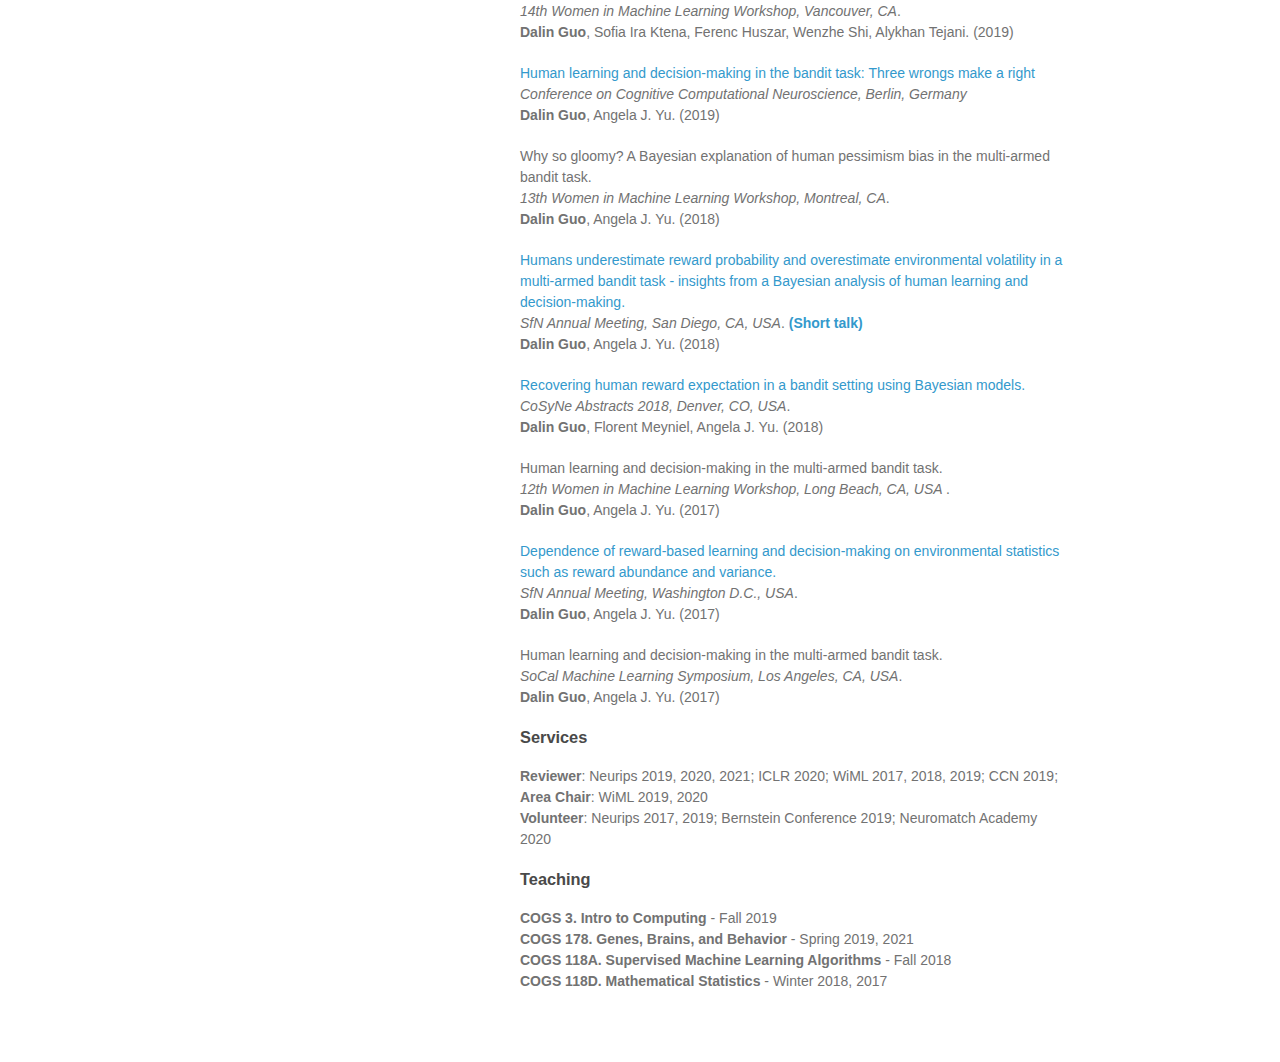
==== commit 1208de87: "updates" ====
--- a/index.html
+++ b/index.html
@@ -50,18 +50,18 @@
 
 <p>I am a PhD candidate in <a href = "http://www.cogsci.ucsd.edu/">Cognitive Science</a> at UC San Diego working with <a href="http://www.cogsci.ucsd.edu/~ajyu/">Prof. Angela Yu</a>. </p> 
 
-<p>I received B.S. in Electrical Engineering from <a href="http://english.bit.edu.cn/ensite/sie/index.htm"> Beijing Institute of Technology </a> in 2016. I obtained my master degree in <a href="http://ece.ucsd.edu/faculty-research/ece-research-areas/intelligent-systems-robotics-control"> Intelligent Systems, Robotics, and Control</a> from UC San Diego in 2018. </p>
+<p>I received B.S. in Electrical Engineering from <a href="http://english.bit.edu.cn/ensite/sie/index.htm"> Beijing Institute of Technology </a> in 2016, and master degree in <a href="http://ece.ucsd.edu/faculty-research/ece-research-areas/intelligent-systems-robotics-control"> Intelligent Systems, Robotics, and Control</a> from UC San Diego in 2018. </p>
 
-<p>I was a Software Engineer and Machine Learning intern at Facebook working on news feed recommendation during summer 2020. I was a Machine Learning Researcher intern at <a href = "https://cortex.twitter.com/en.html"> Twitter Cortex</a> working on deep reinforcement learning for online ads recommendation in London, UK, summer 2019.</p>
+<p>I was a Software Engineer and Machine Learning intern at Facebook working on news feed recommendation during summer 2020. I was a Machine Learning Researcher intern at <a href = "https://cortex.twitter.com/en.html"> Twitter Cortex</a> London office working on deep reinforcement learning for online recommendation in summer 2019.</p>
 
 <h3>
 <a id="research-interest" class="anchor" href="#research-interest" aria-hidden="true"><span aria-hidden="true" class="octicon octicon-link"></span></a>Research Interest</h3>
 
-<p>My research interest lies in machine learning and cognitive science. I use computational methods to understand reward-based human learning and decision-making under uncertainty. My PhD thesis is on human behavior in <a href = "https://en.wikipedia.org/wiki/Multi-armed_bandit">multi-armed bandit tasks</a>, where agent choose among novel options, trading-off between exploration and exploitation. </p>
+<p>My research interest lies in machine learning and cognitive science. I use computational methods to understand reward-based human learning and decision-making under uncertainty. My PhD thesis is on modeling human behavior in <a href = "https://en.wikipedia.org/wiki/Multi-armed_bandit">multi-armed bandit tasks</a>, where an agent chooses among novel options, trading-off between exploration and exploitation. </p>
 
 <h3> <a id="pub" class="anchor" href="#pub" aria-hidden="true"><span aria-hidden="true" class="octicon octicon-link"></span></a>Publications</h3>
 <p>Revisiting the Role of Uncertainty-Driven Exploration in a (Perceived) Non-Stationary World. <em>CogSci 2021</em>.<a href = https://dalinguo.github.io/COGSCI2021_MAB.pdf>[pdf]</a>
-<br>Corey Yishan Zhou, <b>Dalin Guo</b>, Angela J. Yu. (2020)</p>
+<br><b>Dalin Guo</b>, Angela J. Yu. (2021)</p>
 
 <p>Deep Bayesian Bandits: Exploring in Online Personalized Recommendations. <em>Recsys 2020</em>.<a href = https://dl.acm.org/doi/pdf/10.1145/3383313.3412214>[pdf]</a> <a href= "https://dalinguo.github.io/recsys20_poster.pdf">[poster] </a> <a href= "https://vimeo.com/456552874">[video] </a>
 <br><b>Dalin Guo</b>, Sofia Ira Ktena, Pranay Kumar Myana, Ferenc Huszár, Michael  Kneier, Sourav  Das, Wenzhe Shi, Alykhan Tejani. (2020)</p>
@@ -136,24 +136,24 @@
 
 <h3> <a id="service" class="anchor" href="#service" aria-hidden="true"><span aria-hidden="true" class="octicon octicon-link"></span></a>Services</h3>
 <p>
-<b>Reviewer</b>: WiML 2017, 2018, 2019; Neurips 2019, 2020; ICLR 2020; CCN 2019
+<b>Reviewer</b>: Neurips 2019, 2020, 2021; ICLR 2020; WiML 2017, 2018, 2019; CCN 2019; 
 <br><b>Area Chair</b>: WiML 2019, 2020
-<br><b>Volunteer</b>: Neurips 2017, 2019; Bernstein Conference 2019; ICLR 2020; ICML 2020; Neuromatch Academy 2020
+<br><b>Volunteer</b>: Neurips 2017, 2019; Bernstein Conference 2019; Neuromatch Academy 2020
 </p>
 
 <h3> <a id="teaching" class="anchor" href="#teaching" aria-hidden="true"><span aria-hidden="true" class="octicon octicon-link"></span></a>Teaching</h3>
 <p>
 <b> COGS 3. Intro to Computing</b> - Fall 2019
-<br><b> COGS 178. Genes, Brains, and Behavior</b> - Spring 2019
+<br><b> COGS 178. Genes, Brains, and Behavior</b> - Spring 2019, 2021
 <br><b> COGS 118A. Supervised Machine Learning Algorithms</b> - Fall 2018
-<br><b> COGS 118D. Mathematical Statistics</b> - Winter 2018, 17
+<br><b> COGS 118D. Mathematical Statistics</b> - Winter 2018, 2017
 </p>
 
 
 <h3>
       </section>
       <footer>
-        <p><small>Last updated: July 14th, 2021</small></p>
+        <p><small>Last updated: August 13th, 2021</small></p>
       </footer>
     </div>
     <script src="javascripts/scale.fix.js"></script>
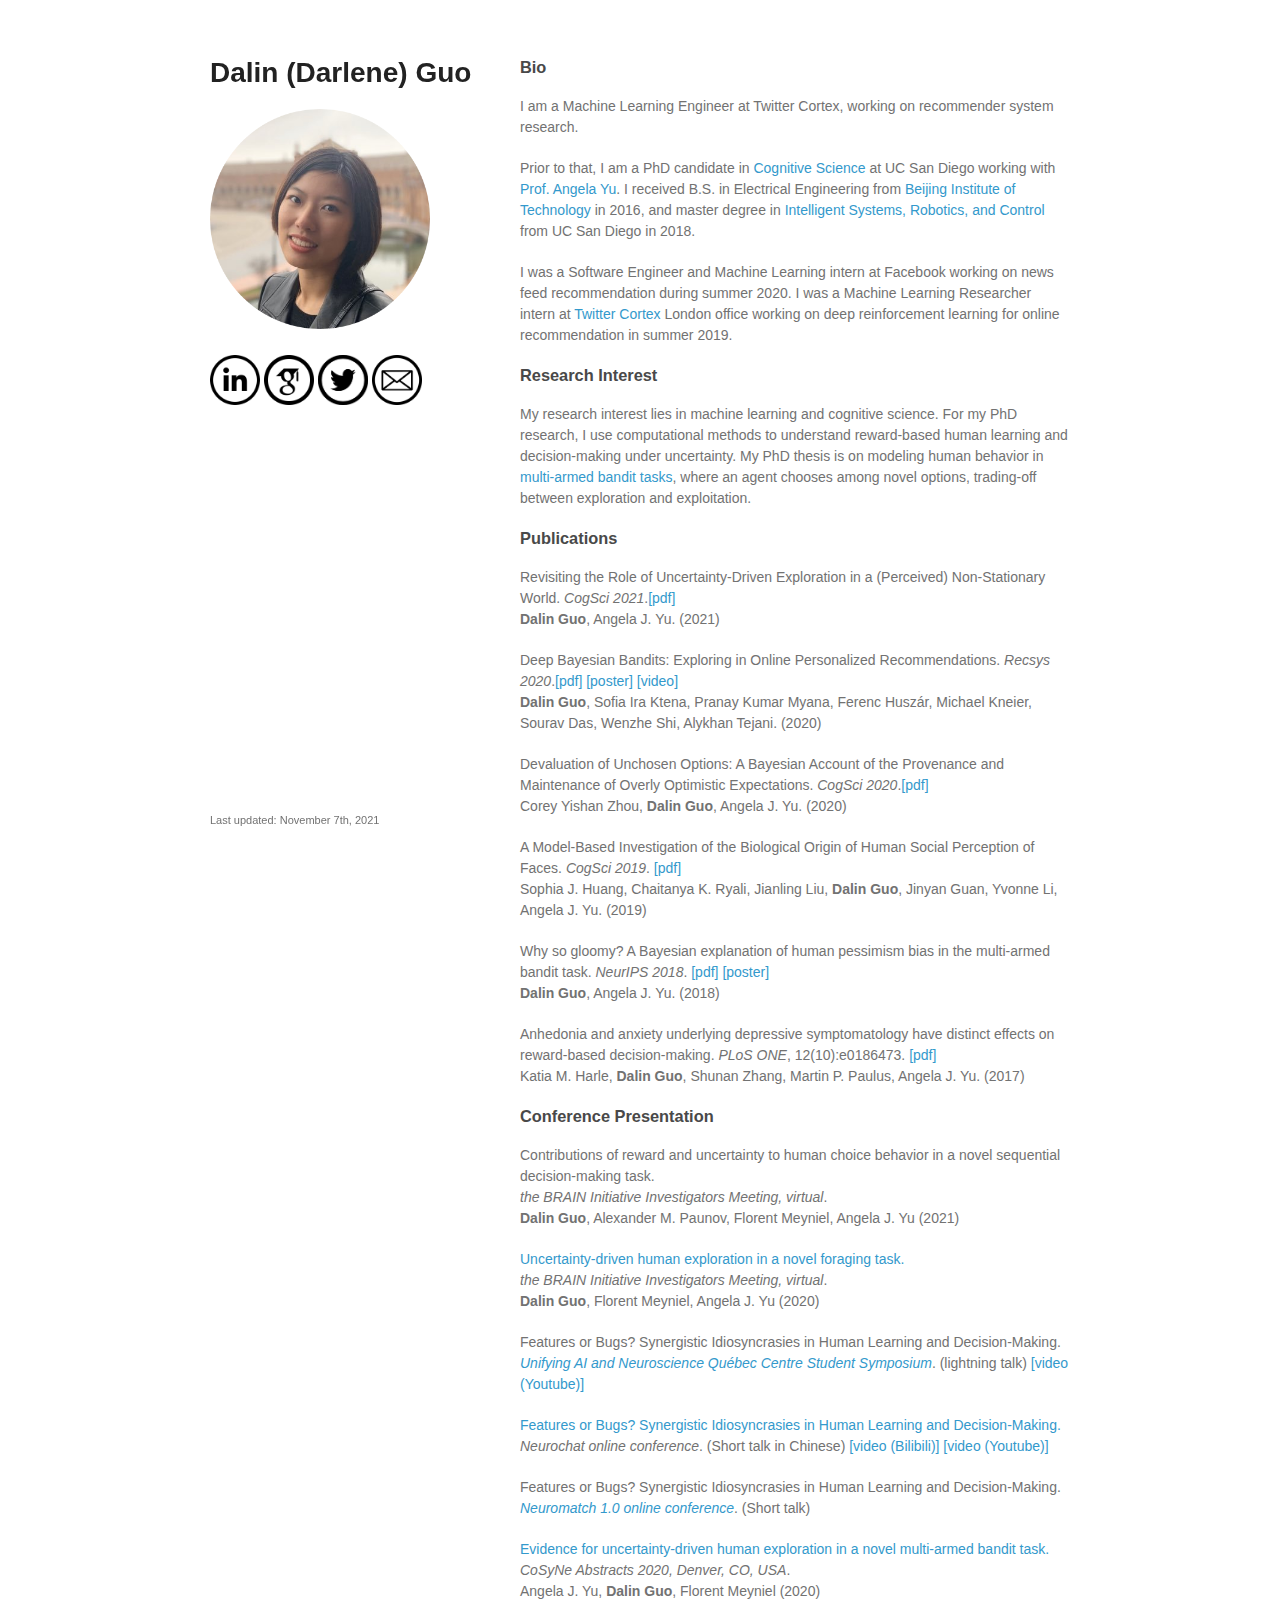
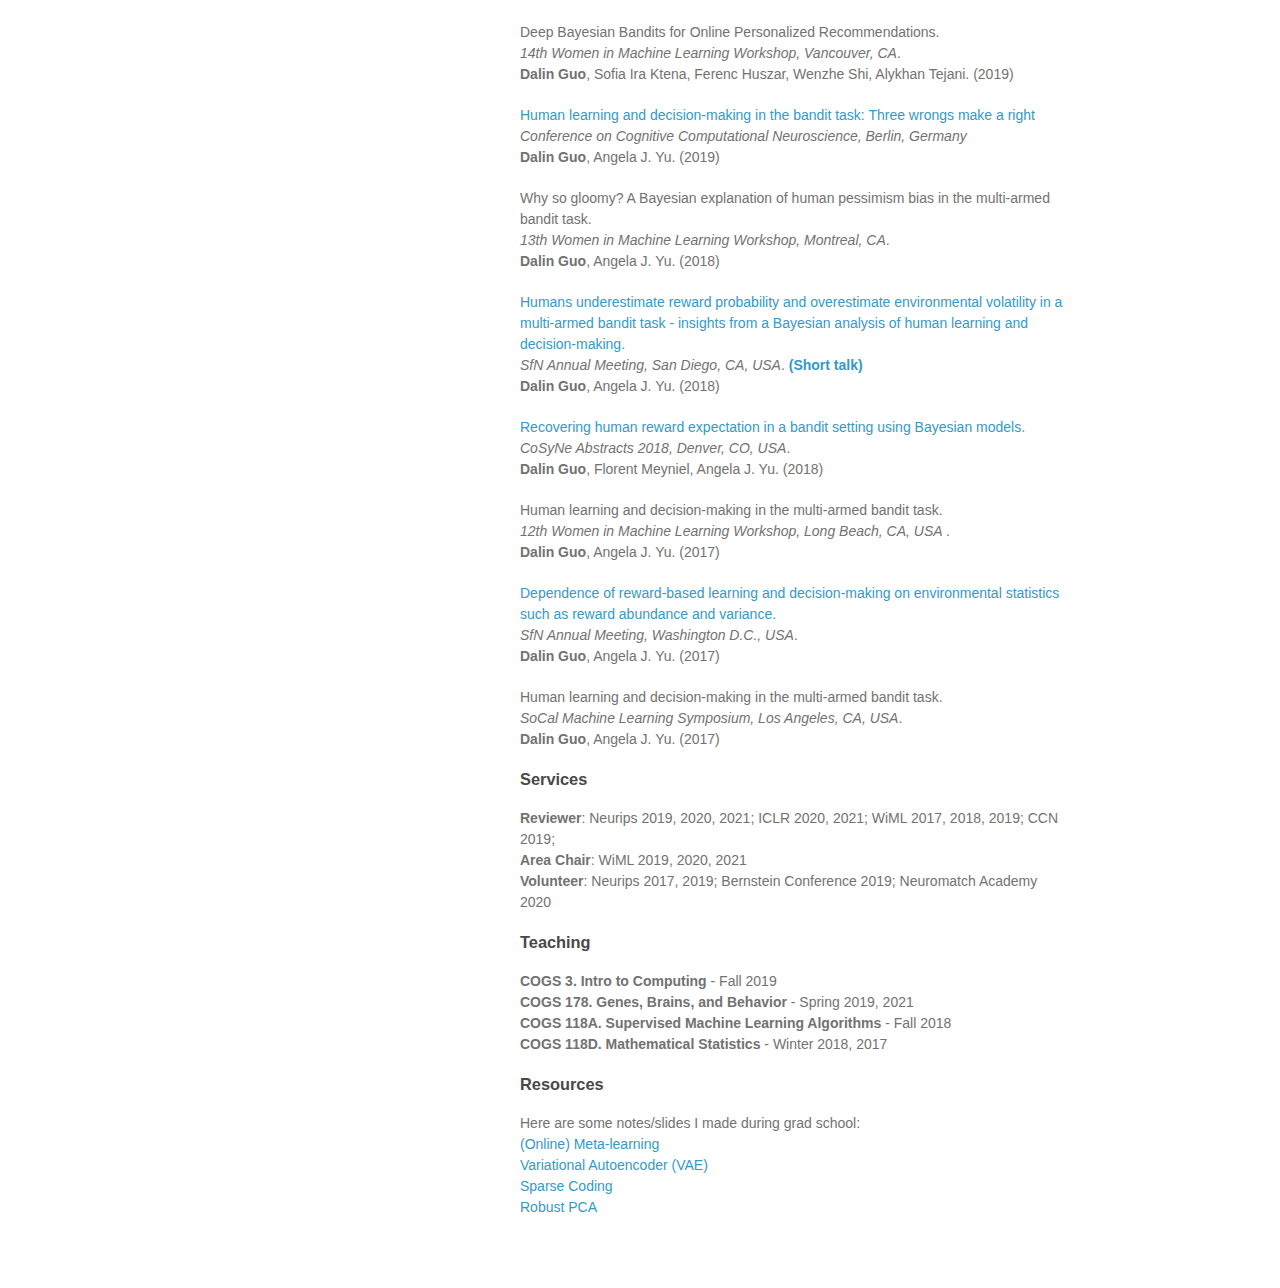
==== commit 04839079: "update" ====
--- a/index.html
+++ b/index.html
@@ -48,16 +48,16 @@
         <h3>
 <a id="bio" class="anchor" href="#bio" aria-hidden="true"><span aria-hidden="true" class="octicon octicon-link"></span></a>Bio</h3>
 
-<p>I am a PhD candidate in <a href = "http://www.cogsci.ucsd.edu/">Cognitive Science</a> at UC San Diego working with <a href="http://www.cogsci.ucsd.edu/~ajyu/">Prof. Angela Yu</a>. </p> 
+<p>I am a Machine Learning Engineer at Twitter Cortex, working on recommender system research. </p>
 
-<p>I received B.S. in Electrical Engineering from <a href="http://english.bit.edu.cn/ensite/sie/index.htm"> Beijing Institute of Technology </a> in 2016, and master degree in <a href="http://ece.ucsd.edu/faculty-research/ece-research-areas/intelligent-systems-robotics-control"> Intelligent Systems, Robotics, and Control</a> from UC San Diego in 2018. </p>
+<p>Prior to that, I am a PhD candidate in <a href = "http://www.cogsci.ucsd.edu/">Cognitive Science</a> at UC San Diego working with <a href="http://www.cogsci.ucsd.edu/~ajyu/">Prof. Angela Yu</a>. I received B.S. in Electrical Engineering from <a href="http://english.bit.edu.cn/ensite/sie/index.htm"> Beijing Institute of Technology </a> in 2016, and master degree in <a href="http://ece.ucsd.edu/faculty-research/ece-research-areas/intelligent-systems-robotics-control"> Intelligent Systems, Robotics, and Control</a> from UC San Diego in 2018. </p>
 
 <p>I was a Software Engineer and Machine Learning intern at Facebook working on news feed recommendation during summer 2020. I was a Machine Learning Researcher intern at <a href = "https://cortex.twitter.com/en.html"> Twitter Cortex</a> London office working on deep reinforcement learning for online recommendation in summer 2019.</p>
 
 <h3>
 <a id="research-interest" class="anchor" href="#research-interest" aria-hidden="true"><span aria-hidden="true" class="octicon octicon-link"></span></a>Research Interest</h3>
 
-<p>My research interest lies in machine learning and cognitive science. I use computational methods to understand reward-based human learning and decision-making under uncertainty. My PhD thesis is on modeling human behavior in <a href = "https://en.wikipedia.org/wiki/Multi-armed_bandit">multi-armed bandit tasks</a>, where an agent chooses among novel options, trading-off between exploration and exploitation. </p>
+<p>My research interest lies in machine learning and cognitive science. For my PhD research, I use computational methods to understand reward-based human learning and decision-making under uncertainty. My PhD thesis is on modeling human behavior in <a href = "https://en.wikipedia.org/wiki/Multi-armed_bandit">multi-armed bandit tasks</a>, where an agent chooses among novel options, trading-off between exploration and exploitation. </p>
 
 <h3> <a id="pub" class="anchor" href="#pub" aria-hidden="true"><span aria-hidden="true" class="octicon octicon-link"></span></a>Publications</h3>
 <p>Revisiting the Role of Uncertainty-Driven Exploration in a (Perceived) Non-Stationary World. <em>CogSci 2021</em>.<a href = https://dalinguo.github.io/COGSCI2021_MAB.pdf>[pdf]</a>
@@ -136,8 +136,8 @@
 
 <h3> <a id="service" class="anchor" href="#service" aria-hidden="true"><span aria-hidden="true" class="octicon octicon-link"></span></a>Services</h3>
 <p>
-<b>Reviewer</b>: Neurips 2019, 2020, 2021; ICLR 2020; WiML 2017, 2018, 2019; CCN 2019; 
-<br><b>Area Chair</b>: WiML 2019, 2020
+<b>Reviewer</b>: Neurips 2019, 2020, 2021; ICLR 2020, 2021; WiML 2017, 2018, 2019; CCN 2019; 
+<br><b>Area Chair</b>: WiML 2019, 2020, 2021
 <br><b>Volunteer</b>: Neurips 2017, 2019; Bernstein Conference 2019; Neuromatch Academy 2020
 </p>
 
@@ -149,11 +149,19 @@
 <br><b> COGS 118D. Mathematical Statistics</b> - Winter 2018, 2017
 </p>
 
+<h3> <a id="resource" class="anchor" href="#resource" aria-hidden="true"><span aria-hidden="true" class="octicon octicon-link"></span></a>Resources</h3>
+<p> Here are some notes/slides I made during grad school:
+<br> <a href= "https://dalinguo.github.io/CSE291_meta_learning_Dalin.pdf">(Online) Meta-learning</a>
+<br> <a href= "https://dalinguo.github.io/CSE291_VAE.pdf">Variational Autoencoder (VAE)</a>
+<br> <a href= "https://dalinguo.github.io/CSE254_DalinGuo.pdf">Sparse Coding</a>
+<br> <a href= "https://dalinguo.github.io/Robust_PCA_DalinGuo.pdf">Robust PCA</a>
+</p>
+
 
 <h3>
       </section>
       <footer>
-        <p><small>Last updated: August 13th, 2021</small></p>
+        <p><small>Last updated: November 7th, 2021</small></p>
       </footer>
     </div>
     <script src="javascripts/scale.fix.js"></script>
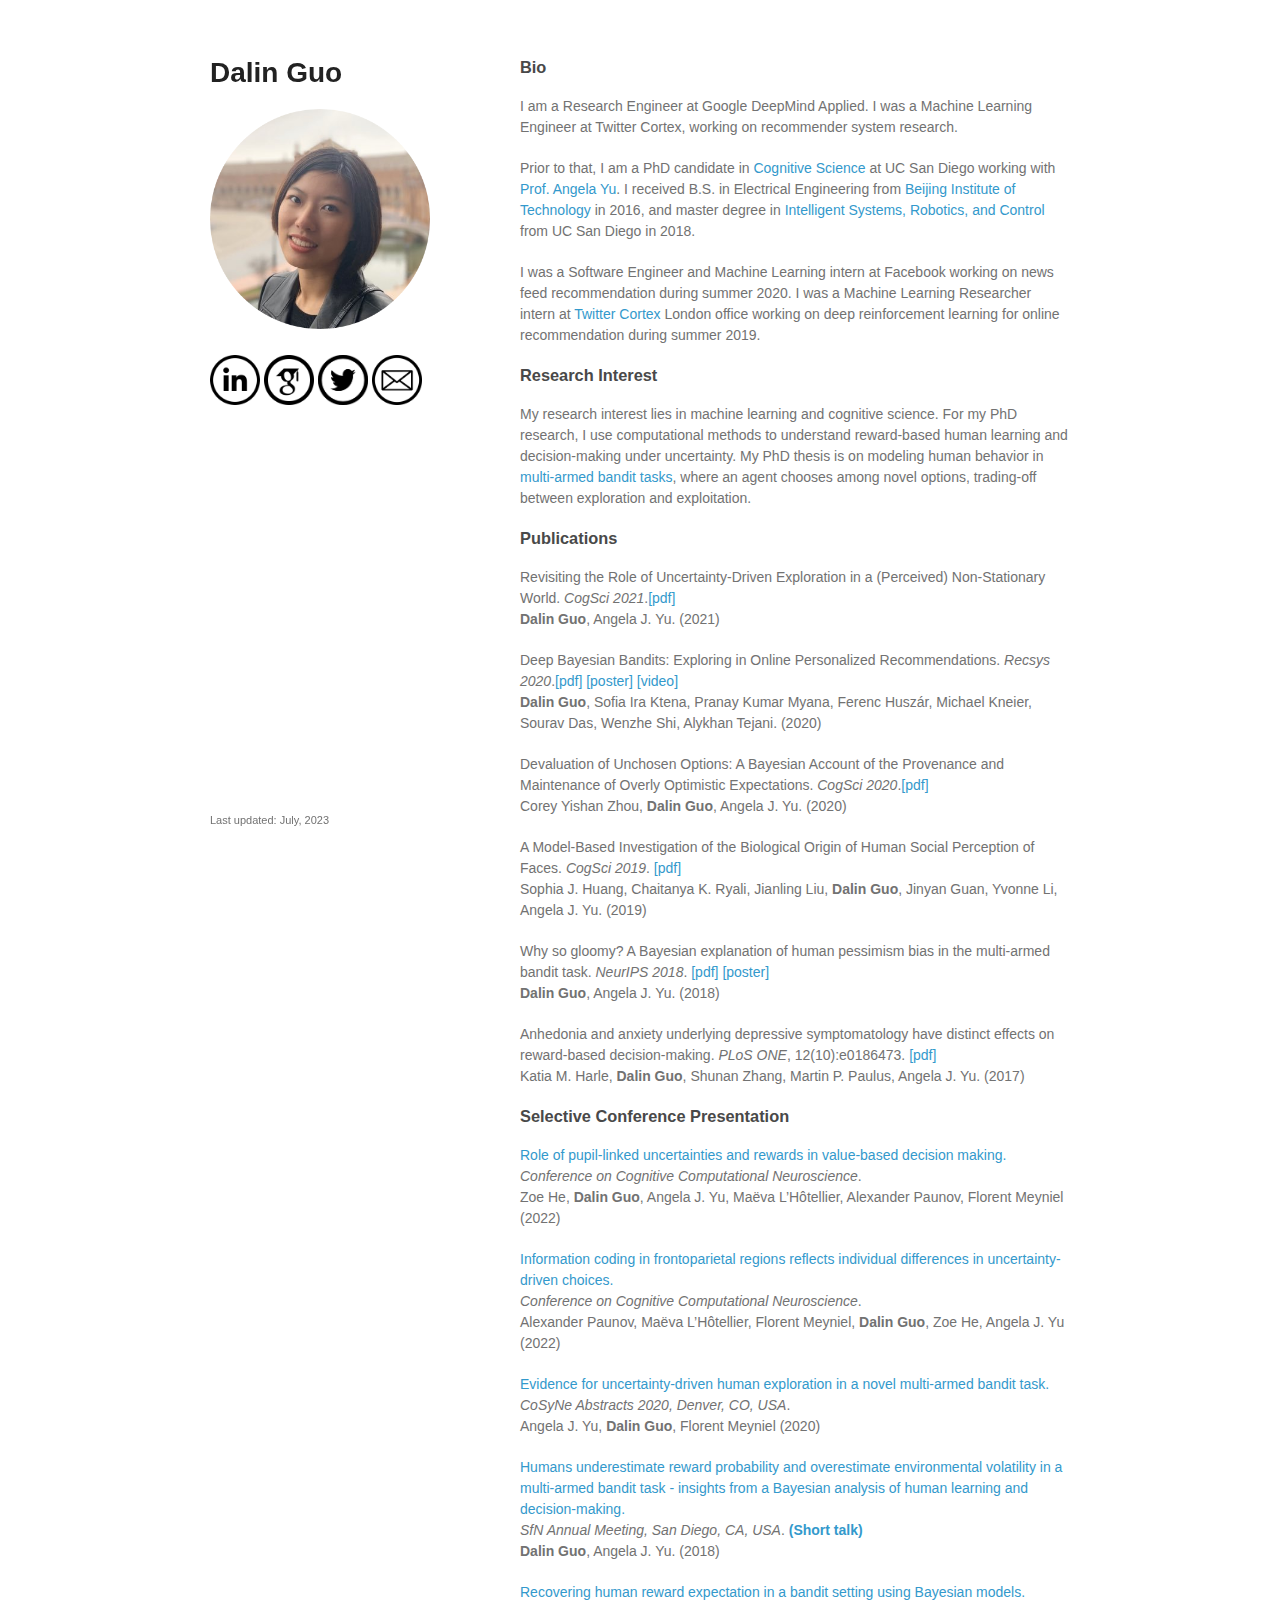
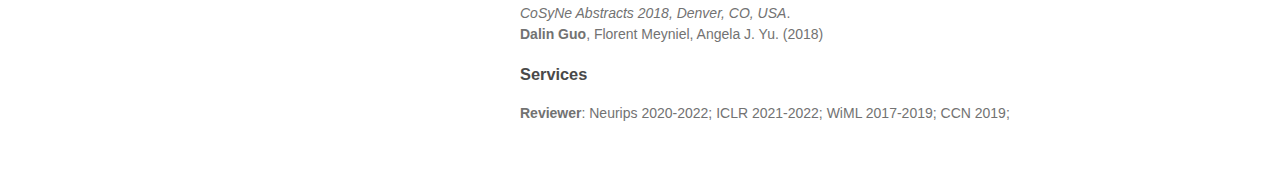
==== commit 6286d437: "update" ====
--- a/index.html
+++ b/index.html
@@ -26,7 +26,7 @@
   <body>
     <div class="wrapper">
       <header>
-        <h1>Dalin (Darlene) Guo</h1>
+        <h1>Dalin Guo</h1>
         <img src="icon.png" width = 220>
         <p> </p>
 
@@ -38,7 +38,7 @@
         <a href="https://twitter.com/dalinguo">
             <img border="0" src="twitter-logo.png" height="50">
        <!--  <p> </p>   -->
-        <a href="mailto:dag082@ucsd.edu">
+        <a href="mailto:dalinguo14@gmail.com">
             <img border="0" src="email-logo.png" height="50">
         <!--        <a href="CV_Dalin.pdf">
             <img border="0" src="CV-logo.png" height="50">  -->
@@ -48,11 +48,11 @@
         <h3>
 <a id="bio" class="anchor" href="#bio" aria-hidden="true"><span aria-hidden="true" class="octicon octicon-link"></span></a>Bio</h3>
 
-<p>I am a Machine Learning Engineer at Twitter Cortex, working on recommender system research. </p>
+<p>I am a Research Engineer at Google DeepMind Applied. I was a Machine Learning Engineer at Twitter Cortex, working on recommender system research. </p>
 
 <p>Prior to that, I am a PhD candidate in <a href = "http://www.cogsci.ucsd.edu/">Cognitive Science</a> at UC San Diego working with <a href="http://www.cogsci.ucsd.edu/~ajyu/">Prof. Angela Yu</a>. I received B.S. in Electrical Engineering from <a href="http://english.bit.edu.cn/ensite/sie/index.htm"> Beijing Institute of Technology </a> in 2016, and master degree in <a href="http://ece.ucsd.edu/faculty-research/ece-research-areas/intelligent-systems-robotics-control"> Intelligent Systems, Robotics, and Control</a> from UC San Diego in 2018. </p>
 
-<p>I was a Software Engineer and Machine Learning intern at Facebook working on news feed recommendation during summer 2020. I was a Machine Learning Researcher intern at <a href = "https://cortex.twitter.com/en.html"> Twitter Cortex</a> London office working on deep reinforcement learning for online recommendation in summer 2019.</p>
+<p>I was a Software Engineer and Machine Learning intern at Facebook working on news feed recommendation during summer 2020. I was a Machine Learning Researcher intern at <a href = "https://cortex.twitter.com/en.html"> Twitter Cortex</a> London office working on deep reinforcement learning for online recommendation during summer 2019.</p>
 
 <h3>
 <a id="research-interest" class="anchor" href="#research-interest" aria-hidden="true"><span aria-hidden="true" class="octicon octicon-link"></span></a>Research Interest</h3>
@@ -78,9 +78,16 @@
 <p>Anhedonia and anxiety underlying depressive symptomatology have distinct effects on reward-based decision-making. <em>PLoS ONE</em>, 12(10):e0186473. <a href= "http://www.cogsci.ucsd.edu/~ajyu/Papers/harle_mab17.pdf">[pdf] </a>
 <br>Katia M. Harle, <b>Dalin Guo</b>, Shunan Zhang, Martin P. Paulus, Angela J. Yu. (2017)</p>
 
-<h3> <a id="pub" class="anchor" href="#pub" aria-hidden="true"><span aria-hidden="true" class="octicon octicon-link"></span></a>Conference Presentation</h3>
+<h3> <a id="pub" class="anchor" href="#pub" aria-hidden="true"><span aria-hidden="true" class="octicon octicon-link"></span></a>Selective Conference Presentation</h3>
+<p><a href =  https://2022.ccneuro.org/proceedings/0000250.pdf> Role of pupil-linked uncertainties and rewards in value-based decision making. </a> 
+<br><em> Conference on Cognitive Computational Neuroscience</em>.
+<br>Zoe He, <b>Dalin Guo</b>, Angela J. Yu, Maëva L’Hôtellier, Alexander Paunov, Florent Meyniel (2022)</p>
 
-<p>Contributions of reward and uncertainty to human choice behavior in a novel sequential decision-making task. 
+<p><a href =  https://2022.ccneuro.org/proceedings/0000476.pdf> Information coding in frontoparietal regions reflects individual differences in uncertainty-driven choices. </a> 
+<br><em> Conference on Cognitive Computational Neuroscience</em>.
+<br>Alexander Paunov, Maëva L’Hôtellier, Florent Meyniel, <b>Dalin Guo</b>, Zoe He, Angela J. Yu (2022)</p>
+
+<!-- <p>Contributions of reward and uncertainty to human choice behavior in a novel sequential decision-making task. 
 <br><em> the BRAIN Initiative Investigators Meeting, virtual</em>.
 <br><b>Dalin Guo</b>, Alexander M. Paunov, Florent Meyniel, Angela J. Yu (2021)</p>
 
@@ -95,24 +102,24 @@
 <br> <em> Neurochat online conference</em>. (Short talk in Chinese) <a href= "https://www.bilibili.com/video/BV14V411d71T">[video (Bilibili)] </a> <a href= "https://youtu.be/-e2YKaK4oFA">[video (Youtube)] </a>
 
 <p> Features or Bugs? Synergistic Idiosyncrasies in Human Learning and Decision-Making. 
-<br> <em> <a href = https://neuromatch.io> Neuromatch 1.0 online conference</a></em>. (Short talk)
+<br> <em> <a href = https://neuromatch.io> Neuromatch 1.0 online conference</a></em>. (Short talk) -->
 
 <p><a href = http://cosyne.org/cosyne20/Cosyne2020_program_book.pdf> Evidence for uncertainty-driven human exploration in a novel multi-armed bandit task. </a> 
 <br> <em> CoSyNe Abstracts 2020, Denver, CO, USA</em>.
 <br>Angela J. Yu, <b>Dalin Guo</b>, Florent Meyniel (2020)</p>
 
-<p> Deep Bayesian Bandits for Online Personalized Recommendations. 
+<!-- <p> Deep Bayesian Bandits for Online Personalized Recommendations. 
 <br> <em>14th Women in Machine Learning Workshop, Vancouver, CA</em>.
-<br><b>Dalin Guo</b>, Sofia Ira Ktena, Ferenc Huszar, Wenzhe Shi, Alykhan Tejani. (2019)</p>
+<br><b>Dalin Guo</b>, Sofia Ira Ktena, Ferenc Huszar, Wenzhe Shi, Alykhan Tejani. (2019)</p> -->
 
-<p><a href = https://ccneuro.org/2019/proceedings/0001010.pdf>Human learning and decision-making in the bandit task: Three wrongs make a
+<!-- <p><a href = https://ccneuro.org/2019/proceedings/0001010.pdf>Human learning and decision-making in the bandit task: Three wrongs make a
 right</a> 
 <br> <em>Conference on Cognitive Computational Neuroscience, Berlin, Germany</em> 
 <br><b>Dalin Guo</b>, Angela J. Yu. (2019)</p> 
 
 <p>Why so gloomy? A Bayesian explanation of human pessimism bias in the multi-armed bandit task. 
 <br> <em>13th Women in Machine Learning Workshop, Montreal, CA</em>.
-<br><b>Dalin Guo</b>, Angela J. Yu. (2018)</p>
+<br><b>Dalin Guo</b>, Angela J. Yu. (2018)</p> -->
 
 <p><a href = https://www.abstractsonline.com/pp8/#!/4649/presentation/38730> Humans underestimate reward probability and overestimate environmental volatility in a multi-armed bandit task - insights from a Bayesian analysis of human learning and decision-making. </a> 
 <br> <em>SfN Annual Meeting, San Diego, CA, USA</em>.<b><a href = https://www.abstractsonline.com/pp8/#!/4649/session/748> (Short talk) </a></b>
@@ -122,7 +129,7 @@
 <br> <em> CoSyNe Abstracts 2018, Denver, CO, USA</em>.
 <br><b>Dalin Guo</b>, Florent Meyniel, Angela J. Yu. (2018)</p>
 
-<p>Human learning and decision-making in the multi-armed bandit task. 
+<!-- <p>Human learning and decision-making in the multi-armed bandit task. 
 <br> <em>12th Women in Machine Learning Workshop, Long Beach, CA, USA </em>.
 <br><b>Dalin Guo</b>, Angela J. Yu. (2017)</p>
 
@@ -132,36 +139,35 @@
 
 <p>Human learning and decision-making in the multi-armed bandit task. 
 <br> <em>SoCal Machine Learning Symposium, Los Angeles, CA, USA</em>.
-<br><b>Dalin Guo</b>, Angela J. Yu. (2017)</p>
+<br><b>Dalin Guo</b>, Angela J. Yu. (2017)</p> -->
 
 <h3> <a id="service" class="anchor" href="#service" aria-hidden="true"><span aria-hidden="true" class="octicon octicon-link"></span></a>Services</h3>
 <p>
-<b>Reviewer</b>: Neurips 2019, 2020, 2021; ICLR 2020, 2021; WiML 2017, 2018, 2019; CCN 2019; 
-<br><b>Area Chair</b>: WiML 2019, 2020, 2021
-<br><b>Volunteer</b>: Neurips 2017, 2019; Bernstein Conference 2019; Neuromatch Academy 2020
-</p>
+<b>Reviewer</b>: Neurips 2020-2022; ICLR 2021-2022; WiML 2017-2019; CCN 2019; 
+<!-- <br><b>Volunteer</b>: Neurips 2017, 2019; Bernstein Conference 2019; Neuromatch Academy 2020
+</p> -->
 
-<h3> <a id="teaching" class="anchor" href="#teaching" aria-hidden="true"><span aria-hidden="true" class="octicon octicon-link"></span></a>Teaching</h3>
+<!-- <h3> <a id="teaching" class="anchor" href="#teaching" aria-hidden="true"><span aria-hidden="true" class="octicon octicon-link"></span></a>Teaching</h3>
 <p>
 <b> COGS 3. Intro to Computing</b> - Fall 2019
 <br><b> COGS 178. Genes, Brains, and Behavior</b> - Spring 2019, 2021
 <br><b> COGS 118A. Supervised Machine Learning Algorithms</b> - Fall 2018
 <br><b> COGS 118D. Mathematical Statistics</b> - Winter 2018, 2017
-</p>
+</p> -->
 
-<h3> <a id="resource" class="anchor" href="#resource" aria-hidden="true"><span aria-hidden="true" class="octicon octicon-link"></span></a>Resources</h3>
+<!-- <h3> <a id="resource" class="anchor" href="#resource" aria-hidden="true"><span aria-hidden="true" class="octicon octicon-link"></span></a>Resources</h3>
 <p> Here are some notes/slides I made during grad school:
 <br> <a href= "https://dalinguo.github.io/CSE291_meta_learning_Dalin.pdf">(Online) Meta-learning</a>
 <br> <a href= "https://dalinguo.github.io/CSE291_VAE.pdf">Variational Autoencoder (VAE)</a>
 <br> <a href= "https://dalinguo.github.io/CSE254_DalinGuo.pdf">Sparse Coding</a>
 <br> <a href= "https://dalinguo.github.io/Robust_PCA_DalinGuo.pdf">Robust PCA</a>
-</p>
+</p> -->
 
 
 <h3>
       </section>
       <footer>
-        <p><small>Last updated: November 7th, 2021</small></p>
+        <p><small>Last updated: July, 2023</small></p>
       </footer>
     </div>
     <script src="javascripts/scale.fix.js"></script>
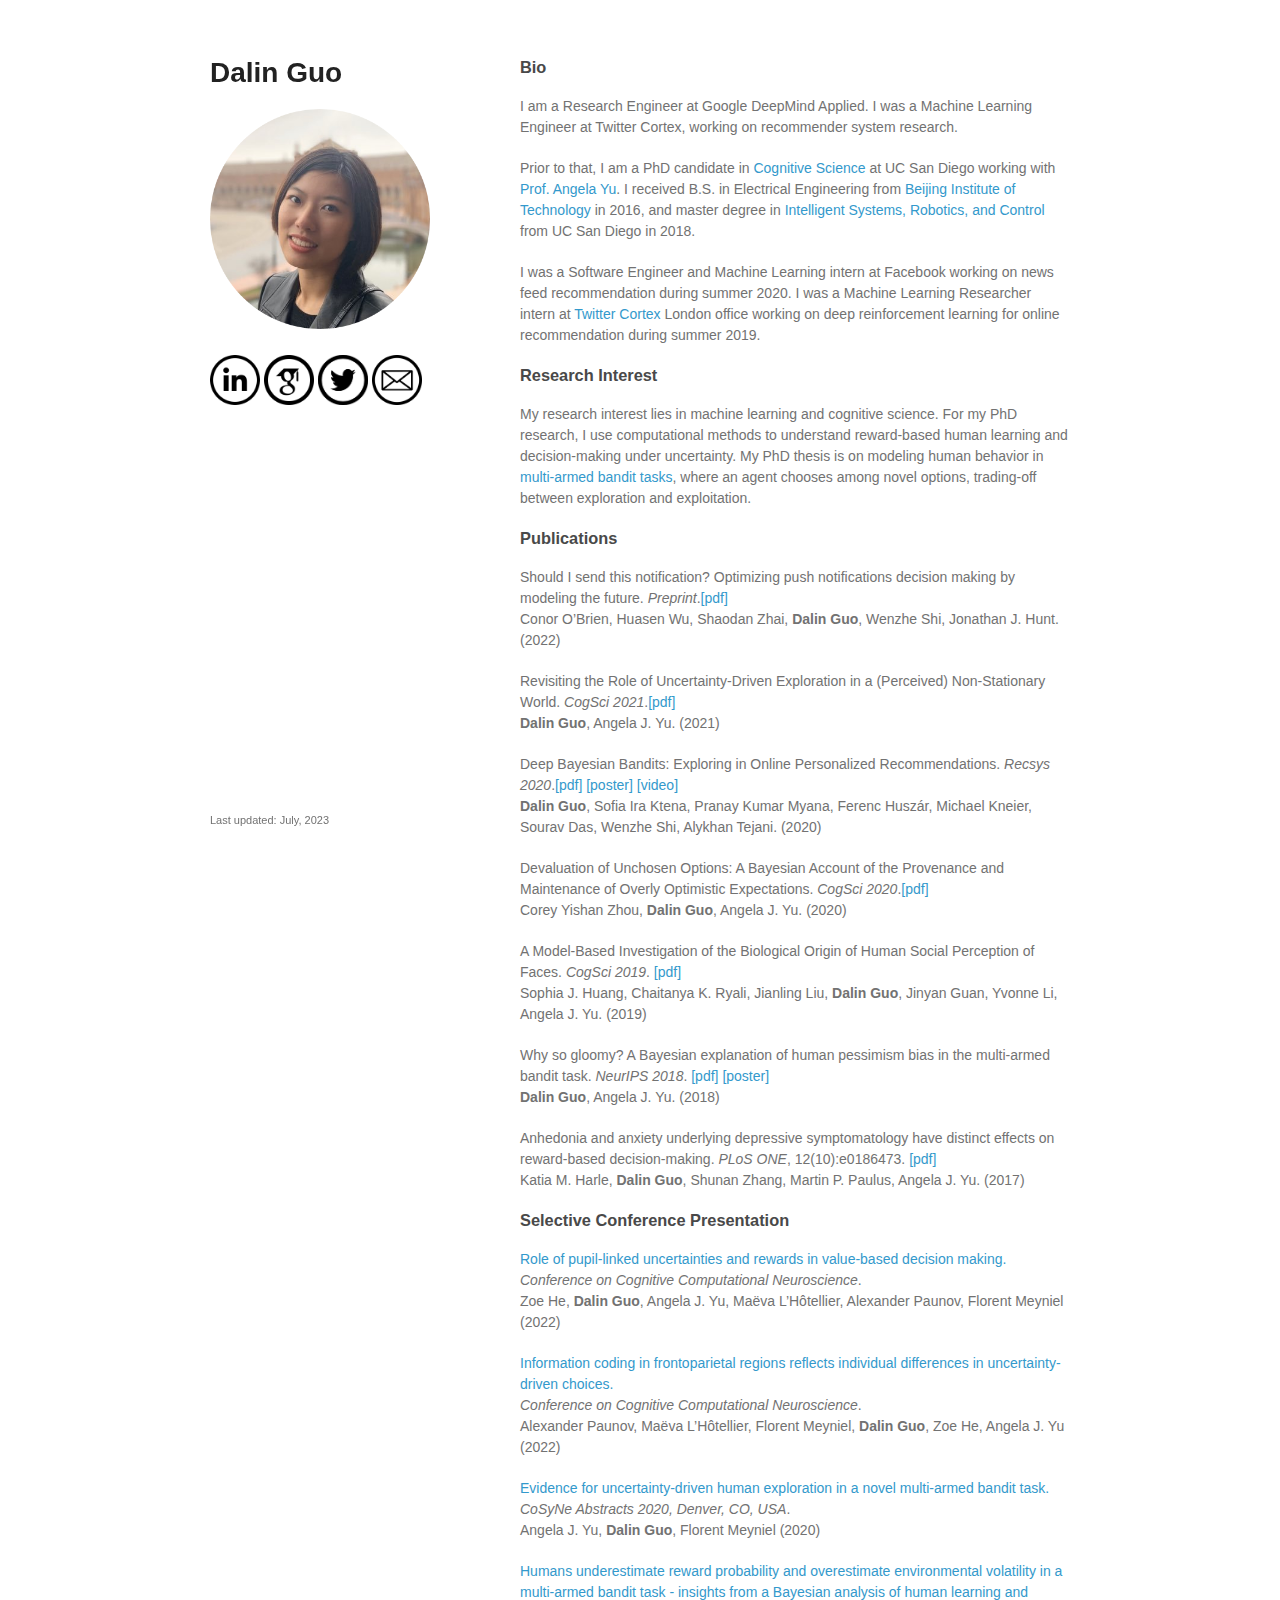
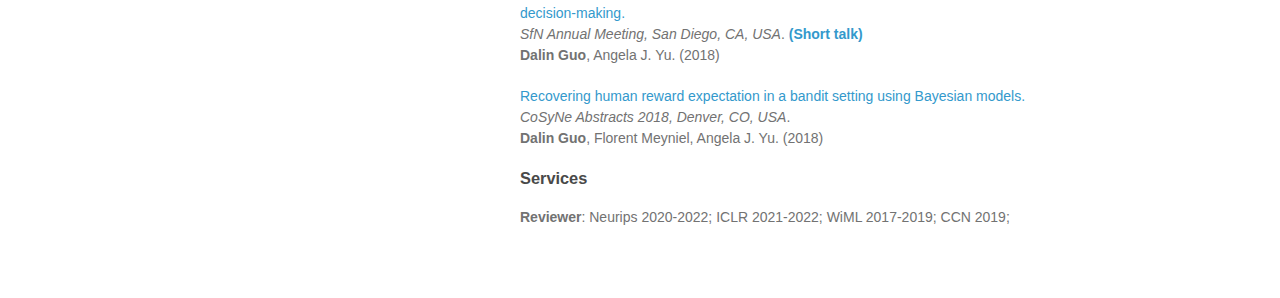
==== commit 7ce16345: "add pub" ====
--- a/index.html
+++ b/index.html
@@ -60,6 +60,9 @@
 <p>My research interest lies in machine learning and cognitive science. For my PhD research, I use computational methods to understand reward-based human learning and decision-making under uncertainty. My PhD thesis is on modeling human behavior in <a href = "https://en.wikipedia.org/wiki/Multi-armed_bandit">multi-armed bandit tasks</a>, where an agent chooses among novel options, trading-off between exploration and exploitation. </p>
 
 <h3> <a id="pub" class="anchor" href="#pub" aria-hidden="true"><span aria-hidden="true" class="octicon octicon-link"></span></a>Publications</h3>
+<p>Should I send this notification? Optimizing push notifications decision making by modeling the future. <em>Preprint</em>.<a href = https://arxiv.org/pdf/2202.08812.pdf>[pdf]</a>
+<br>Conor O’Brien, Huasen Wu, Shaodan Zhai, <b>Dalin Guo</b>, Wenzhe Shi, Jonathan J. Hunt. (2022) </p>
+
 <p>Revisiting the Role of Uncertainty-Driven Exploration in a (Perceived) Non-Stationary World. <em>CogSci 2021</em>.<a href = https://dalinguo.github.io/COGSCI2021_MAB.pdf>[pdf]</a>
 <br><b>Dalin Guo</b>, Angela J. Yu. (2021)</p>
 
